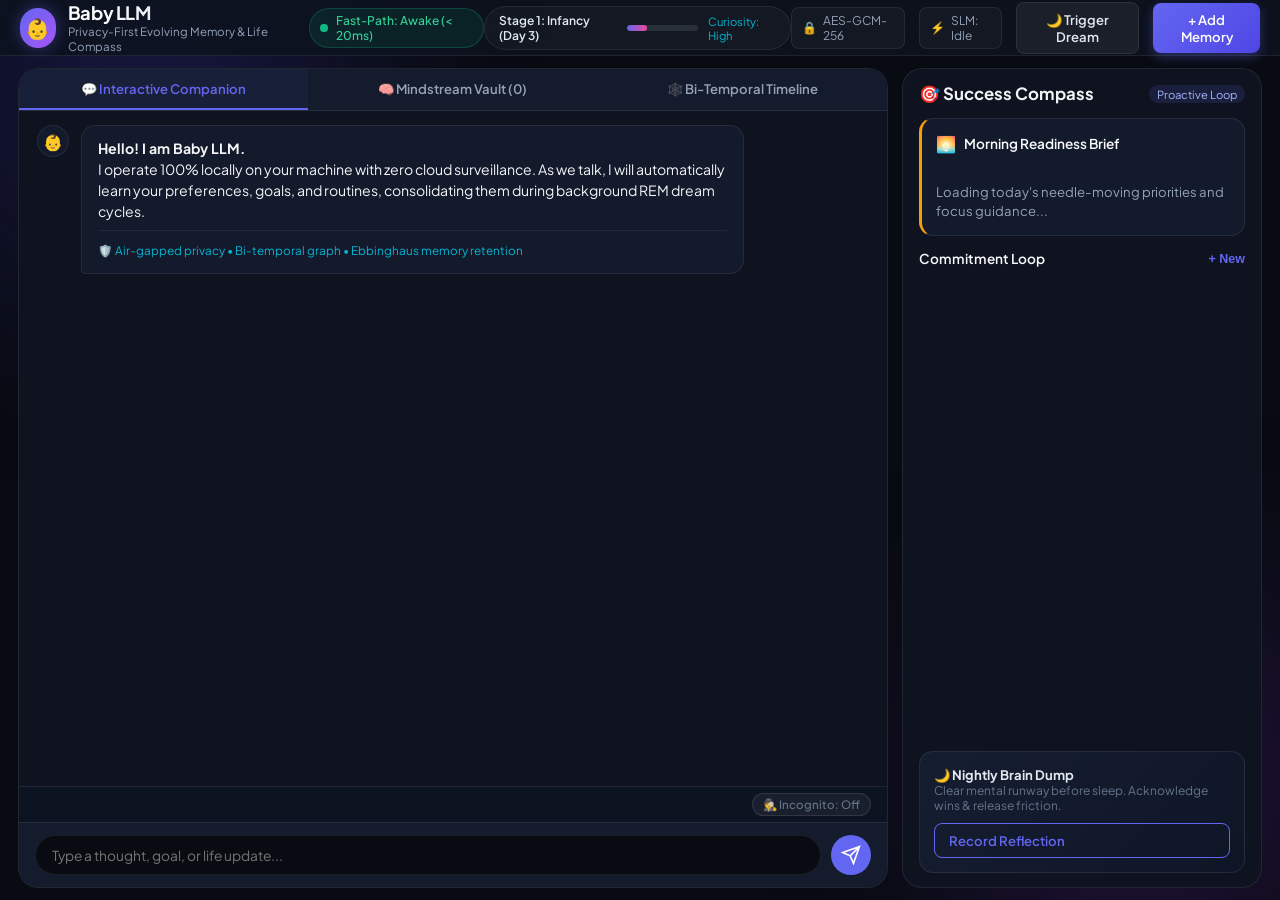
==== src/baby_llm/ui/index.html @ 8159f29a "fix(ui): embed UI assets in package and make 'baby-llm ui' launch server automatically" ====
<!DOCTYPE html>
<html lang="en">
<head>
  <meta charset="UTF-8">
  <meta name="viewport" content="width=device-width, initial-scale=1.0">
  <title>Baby LLM | Glass-Box Life Companion & Cognitive Memory</title>
  <link rel="preconnect" href="https://fonts.googleapis.com">
  <link rel="preconnect" href="https://fonts.gstatic.com" crossorigin>
  <link href="https://fonts.googleapis.com/css2?family=Plus+Jakarta+Sans:wght@300;400;500;600;700&family=JetBrains+Mono:wght@400;500;600&display=swap" rel="stylesheet">
  <link rel="stylesheet" href="styles.css?v=2.0">
  <link rel="manifest" href="manifest.json">
  <link rel="icon" type="image/svg+xml" href="icon.svg">
</head>
<body>
  <div class="ambient-glow glow-1"></div>
  <div class="ambient-glow glow-2"></div>

  <!-- Header Bar -->
  <header class="top-nav">
    <div class="nav-left">
      <div class="logo-group">
        <div class="logo-orb">
          <div class="orb-pulse"></div>
          <span class="logo-emoji">👶</span>
        </div>
        <div>
          <h1 class="brand-title">Baby LLM</h1>
          <span class="brand-subtitle">Privacy-First Evolving Memory & Life Compass</span>
        </div>
      </div>
      <div class="status-chip" id="system-status-chip">
        <span class="status-dot pulse-green"></span>
        <span id="system-status-text">Fast-Path: Awake (< 20ms)</span>
      </div>
    </div>

    <div class="nav-center">
      <div class="maturity-meter" id="maturity-meter-container" title="Evolutionary Stage">
        <span class="maturity-label">Stage 1: Infancy (Day 3)</span>
        <div class="meter-bar"><div class="meter-fill" style="width: 28%;"></div></div>
        <span class="meter-stats">Curiosity: High</span>
      </div>
    </div>

    <div class="nav-right">
      <div class="telemetry-badge">
        <span class="telemetry-icon">🔒</span>
        <span>AES-GCM-256</span>
      </div>
      <div class="telemetry-badge">
        <span class="telemetry-icon">⚡</span>
        <span id="active-vram-text">SLM: Idle</span>
      </div>
      <button class="btn btn-secondary" id="btn-trigger-dream" title="Trigger Background REM Dream Consolidation">
        <span>🌙 Trigger Dream</span>
      </button>
      <button class="btn btn-primary" id="btn-add-memory" title="Manually Add Fact">
        <span>+ Add Memory</span>
      </button>
    </div>
  </header>

  <!-- Main Container -->
  <main class="dashboard-grid">
    <!-- Left Column: Chat & Mindstream -->
    <section class="panel main-stage">
      <div class="tab-header">
        <button class="tab-btn active" id="tab-btn-chat">💬 Interactive Companion</button>
        <button class="tab-btn" id="tab-btn-mindstream">🧠 Mindstream Vault (<span id="memory-count">0</span>)</button>
        <button class="tab-btn" id="tab-btn-timeline">🕸️ Bi-Temporal Timeline</button>
      </div>

      <!-- Tab 1: Chat View -->
      <div class="tab-content active" id="view-chat">
        <div class="chat-history" id="chat-messages">
          <div class="message system-msg">
            <div class="msg-avatar">👶</div>
            <div class="msg-bubble">
              <p><strong>Hello! I am Baby LLM.</strong></p>
              <p>I operate 100% locally on your machine with zero cloud surveillance. As we talk, I will automatically learn your preferences, goals, and routines, consolidating them during background REM dream cycles.</p>
              <div class="security-guarantee">
                <small>🛡️ Air-gapped privacy • Bi-temporal graph • Ebbinghaus memory retention</small>
              </div>
            </div>
          </div>
        </div>

        <div class="chat-controls-bar">
          <label class="incognito-toggle" id="incognito-label" title="Incognito Mode: Bypass WAL logging for temporary/private questions">
            <input type="checkbox" id="toggle-incognito">
            <span class="incognito-pill" id="incognito-pill-text">🕵️ Incognito: Off</span>
          </label>
        </div>

        <form class="chat-input-bar" id="chat-form">
          <input type="text" id="chat-input" placeholder="Type a thought, goal, or life update..." autocomplete="off">
          <button type="submit" class="send-btn" id="btn-send">
            <svg width="20" height="20" viewBox="0 0 24 24" fill="none" stroke="currentColor" stroke-width="2">
              <path d="M22 2L11 13M22 2l-7 20-4-9-9-4 20-7z"/>
            </svg>
          </button>
        </form>
      </div>

      <!-- Tab 2: Mindstream Vault -->
      <div class="tab-content" id="view-mindstream">
        <div class="mindstream-filters">
          <button class="filter-pill active" data-category="all">All</button>
          <button class="filter-pill" data-category="work">Work</button>
          <button class="filter-pill" data-category="health">Health</button>
          <button class="filter-pill" data-category="finance">Finance</button>
          <button class="filter-pill" data-category="goal">Goals</button>
          <button class="filter-pill" data-category="lifestyle">Lifestyle</button>
          <button class="filter-pill" data-category="preference">Preferences</button>
        </div>
        <div class="cards-grid" id="memory-cards-container">
          <!-- Rendered via JS -->
        </div>
      </div>

      <!-- Tab 3: Bi-Temporal Timeline -->
      <div class="tab-content" id="view-timeline">
        <div class="timeline-container" id="timeline-list">
          <div class="timeline-empty">Loading bi-temporal evolution timeline...</div>
        </div>
      </div>
    </section>

    <!-- Right Column: Personal Success Compass -->
    <aside class="panel success-sidebar">
      <div class="sidebar-header">
        <h2>🎯 Success Compass</h2>
        <span class="proactive-badge">Proactive Loop</span>
      </div>

      <!-- Morning Briefing Card -->
      <div class="brief-card" id="brief-card">
        <div class="brief-header">
          <span class="brief-icon">🌅</span>
          <h3>Morning Readiness Brief</h3>
        </div>
        <div class="brief-body" id="morning-brief-text">
          Loading today's needle-moving priorities and focus guidance...
        </div>
      </div>

      <!-- Overdue Alerts -->
      <div class="alerts-container" id="alerts-container" style="display: none;">
        <!-- Dynamic Alerts -->
      </div>

      <!-- Active Commitments & Goals -->
      <div class="commitments-section">
        <div class="section-title-row">
          <h3>Commitment Loop</h3>
          <button class="btn-text" id="btn-quick-commitment">+ New</button>
        </div>
        <div class="commitments-list" id="commitments-list">
          <!-- Rendered via JS -->
        </div>
      </div>

      <!-- Nightly Unload Trigger -->
      <div class="nightly-card">
        <div class="nightly-info">
          <h4>🌙 Nightly Brain Dump</h4>
          <p>Clear mental runway before sleep. Acknowledge wins & release friction.</p>
        </div>
        <button class="btn btn-outline" id="btn-open-reflection">Record Reflection</button>
      </div>
    </aside>
  </main>

  <!-- Modal: Add / Edit Memory Node -->
  <div class="modal-backdrop" id="modal-add-memory" style="display: none;">
    <div class="modal-box">
      <div class="modal-header">
        <h3 id="modal-title">Create Personal Memory Node</h3>
        <button class="modal-close" id="btn-close-modal">&times;</button>
      </div>
      <form id="form-create-memory">
        <input type="hidden" id="edit-node-id" value="">
        <div class="form-group">
          <label for="input-subject">Subject</label>
          <input type="text" id="input-subject" value="user" required>
        </div>
        <div class="form-group">
          <label for="input-predicate">Predicate (Relation)</label>
          <input type="text" id="input-predicate" placeholder="e.g., lives_in, allergic_to, prefers" required>
        </div>
        <div class="form-group">
          <label for="input-object">Object (Value)</label>
          <input type="text" id="input-object" placeholder="e.g., Seattle, Peanuts, Dark Mode" required>
        </div>
        <div class="form-group">
          <label for="select-category">Category</label>
          <select id="select-category">
            <option value="preference">Preference</option>
            <option value="work">Work</option>
            <option value="health">Health (YMYL Protected)</option>
            <option value="finance">Finance (YMYL Protected)</option>
            <option value="goal">Goal</option>
            <option value="lifestyle">Lifestyle</option>
            <option value="relationship">Relationship</option>
          </select>
        </div>
        <div class="form-check">
          <input type="checkbox" id="check-ymyl">
          <label for="check-ymyl">🛡️ YMYL Protection (Infinite retention floor)</label>
        </div>
        <div class="modal-actions">
          <button type="button" class="btn btn-secondary" id="btn-cancel-memory">Cancel</button>
          <button type="submit" class="btn btn-primary">Commit to Vault</button>
        </div>
      </form>
    </div>
  </div>

  <script src="app.js"></script>
</body>
</html>
---- src/baby_llm/ui/styles.css ----
/* ==========================================================================
   Baby LLM: Design Tokens & Glassmorphism Theme
   ========================================================================== */

:root {
  --bg-deep: #080B11;
  --bg-surface: #0E131F;
  --bg-surface-elevated: #141B2D;
  --bg-card: rgba(22, 30, 49, 0.75);
  --bg-card-hover: rgba(30, 41, 67, 0.85);
  --border-subtle: rgba(255, 255, 255, 0.08);
  --border-glow: rgba(99, 102, 241, 0.35);

  --accent-primary: #6366F1;       /* Indigo */
  --accent-primary-hover: #4F46E5;
  --accent-secondary: #EC4899;     /* Fuchsia/Pink */
  --accent-success: #10B981;       /* Emerald */
  --accent-warning: #F59E0B;       /* Amber */
  --accent-cyan: #06B6D4;          /* Cyan */

  --text-main: #F3F4F6;
  --text-secondary: #94A3B8;
  --text-muted: #64748B;

  --font-sans: 'Plus Jakarta Sans', -apple-system, BlinkMacSystemFont, 'Segoe UI', Roboto, sans-serif;
  --font-mono: 'JetBrains Mono', monospace;

  --radius-sm: 8px;
  --radius-md: 14px;
  --radius-lg: 20px;
  --radius-full: 9999px;

  --shadow-sm: 0 2px 8px rgba(0, 0, 0, 0.25);
  --shadow-md: 0 8px 24px rgba(0, 0, 0, 0.4);
  --shadow-glow: 0 0 25px rgba(99, 102, 241, 0.25);
}

* {
  box-sizing: border-box;
  margin: 0;
  padding: 0;
}

html, body {
  height: 100vh;
  height: 100dvh;
  max-height: 100vh;
  max-height: 100dvh;
  margin: 0;
  padding: 0;
  overflow: hidden !important;
}

body {
  font-family: var(--font-sans);
  background-color: var(--bg-deep);
  color: var(--text-main);
  position: relative;
  overflow: hidden !important;
  display: flex;
  flex-direction: column;
  -webkit-font-smoothing: antialiased;
}

/* Custom Sleek Glass Scrollbars */
::-webkit-scrollbar {
  width: 6px;
  height: 6px;
}
::-webkit-scrollbar-track {
  background: rgba(14, 19, 31, 0.4);
}
::-webkit-scrollbar-thumb {
  background: rgba(99, 102, 241, 0.25);
  border-radius: var(--radius-full);
}
::-webkit-scrollbar-thumb:hover {
  background: rgba(99, 102, 241, 0.5);
}

/* Ambient Background Glows */
.ambient-glow {
  position: fixed;
  border-radius: 50%;
  filter: blur(120px);
  pointer-events: none;
  z-index: 0;
  opacity: 0.45;
}
.glow-1 {
  width: 500px;
  height: 500px;
  background: radial-gradient(circle, #4F46E5 0%, transparent 70%);
  top: -150px;
  left: -100px;
}
.glow-2 {
  width: 450px;
  height: 450px;
  background: radial-gradient(circle, #9333EA 0%, transparent 70%);
  bottom: -100px;
  right: -80px;
}

/* Header & Top Bar */
.top-nav {
  position: relative;
  z-index: 50;
  display: flex;
  align-items: center;
  justify-content: space-between;
  padding: 8px 20px;
  height: 56px;
  min-height: 56px;
  max-height: 56px;
  box-sizing: border-box;
  background: rgba(14, 19, 31, 0.85);
  backdrop-filter: blur(16px);
  border-bottom: 1px solid var(--border-subtle);
  flex-shrink: 0;
}

.nav-left, .nav-right, .nav-center {
  display: flex;
  align-items: center;
  gap: 14px;
}

.logo-group {
  display: flex;
  align-items: center;
  gap: 12px;
}

.logo-orb {
  position: relative;
  width: 40px;
  height: 40px;
  border-radius: var(--radius-full);
  background: linear-gradient(135deg, #6366F1, #A855F7);
  display: flex;
  align-items: center;
  justify-content: center;
  box-shadow: 0 0 15px rgba(99, 102, 241, 0.4);
}

.logo-emoji {
  font-size: 20px;
}

.brand-title {
  font-size: 1.15rem;
  font-weight: 700;
  letter-spacing: -0.02em;
  background: linear-gradient(to right, #FFFFFF, #CBD5E1);
  -webkit-background-clip: text;
  -webkit-text-fill-color: transparent;
}

.brand-subtitle {
  font-size: 0.72rem;
  color: var(--text-secondary);
  font-weight: 400;
  display: block;
}

.status-chip {
  display: flex;
  align-items: center;
  gap: 8px;
  padding: 4px 10px;
  border-radius: var(--radius-full);
  background: rgba(16, 185, 129, 0.1);
  border: 1px solid rgba(16, 185, 129, 0.25);
  font-size: 0.75rem;
  font-weight: 500;
  color: #34D399;
}

.status-dot {
  width: 8px;
  height: 8px;
  border-radius: 50%;
  background: var(--accent-success);
}
.pulse-green {
  box-shadow: 0 0 0 0 rgba(16, 185, 129, 0.7);
  animation: pulseGreen 2s infinite;
}

@keyframes pulseGreen {
  0% { box-shadow: 0 0 0 0 rgba(16, 185, 129, 0.7); }
  70% { box-shadow: 0 0 0 8px rgba(16, 185, 129, 0); }
  100% { box-shadow: 0 0 0 0 rgba(16, 185, 129, 0); }
}

.maturity-meter {
  display: flex;
  align-items: center;
  gap: 10px;
  padding: 6px 14px;
  background: rgba(255, 255, 255, 0.03);
  border: 1px solid var(--border-subtle);
  border-radius: var(--radius-full);
  font-size: 0.75rem;
}

.maturity-label {
  color: #E2E8F0;
  font-weight: 600;
}

.meter-bar {
  width: 80px;
  height: 6px;
  background: rgba(255, 255, 255, 0.1);
  border-radius: var(--radius-full);
  overflow: hidden;
}

.meter-fill {
  height: 100%;
  background: linear-gradient(90deg, #6366F1, #EC4899);
  border-radius: var(--radius-full);
}

.meter-stats {
  color: var(--accent-cyan);
  font-size: 0.7rem;
}

.telemetry-badge {
  display: flex;
  align-items: center;
  gap: 6px;
  font-size: 0.75rem;
  color: var(--text-secondary);
  background: rgba(255, 255, 255, 0.03);
  border: 1px solid var(--border-subtle);
  padding: 5px 10px;
  border-radius: var(--radius-sm);
}

/* Buttons */
.btn {
  display: inline-flex;
  align-items: center;
  gap: 6px;
  padding: 8px 14px;
  border-radius: var(--radius-sm);
  font-size: 0.82rem;
  font-weight: 600;
  cursor: pointer;
  transition: all 0.2s cubic-bezier(0.4, 0, 0.2, 1);
  border: none;
  font-family: var(--font-sans);
}

.btn-primary {
  background: linear-gradient(135deg, #6366F1, #4F46E5);
  color: #FFFFFF;
  box-shadow: 0 4px 12px rgba(99, 102, 241, 0.35);
}
.btn-primary:hover {
  background: linear-gradient(135deg, #4F46E5, #4338CA);
  transform: translateY(-1px);
}

.btn-secondary {
  background: rgba(255, 255, 255, 0.06);
  color: #E2E8F0;
  border: 1px solid var(--border-subtle);
}
.btn-secondary:hover {
  background: rgba(255, 255, 255, 0.1);
  border-color: rgba(255, 255, 255, 0.15);
}

.btn-outline {
  background: transparent;
  color: var(--accent-primary);
  border: 1px solid var(--accent-primary);
}
.btn-outline:hover {
  background: rgba(99, 102, 241, 0.1);
}

.btn-text {
  background: transparent;
  color: var(--accent-primary);
  border: none;
  font-size: 0.78rem;
  font-weight: 600;
  cursor: pointer;
}
.btn-text:hover {
  text-decoration: underline;
}

/* Main Grid Layout */
.dashboard-grid {
  display: grid;
  grid-template-columns: 1fr 360px;
  grid-template-rows: minmax(0, 1fr);
  gap: 14px;
  padding: 12px 18px;
  max-width: 1520px;
  width: 100%;
  margin: 0 auto;
  position: relative;
  z-index: 1;
  flex: 1 1 0;
  min-height: 0;
  height: calc(100vh - 56px);
  height: calc(100dvh - 56px);
  max-height: calc(100vh - 56px);
  max-height: calc(100dvh - 56px);
  box-sizing: border-box;
  overflow: hidden;
}

.panel {
  background: var(--bg-surface);
  border: 1px solid var(--border-subtle);
  border-radius: var(--radius-lg);
  backdrop-filter: blur(12px);
  overflow: hidden;
  display: flex;
  flex-direction: column;
  height: 100%;
  max-height: 100%;
  min-height: 0;
  box-sizing: border-box;
}

.main-stage {
  flex: 1 1 0;
  height: 100%;
  max-height: 100%;
  min-height: 0;
  display: flex;
  flex-direction: column;
  overflow: hidden;
}

/* Tab Headers */
.tab-header {
  display: flex;
  background: var(--bg-surface-elevated);
  border-bottom: 1px solid var(--border-subtle);
  flex-shrink: 0;
  height: 42px;
}

.tab-btn {
  flex: 1;
  padding: 10px 14px;
  background: transparent;
  border: none;
  color: var(--text-secondary);
  font-size: 0.82rem;
  font-weight: 600;
  cursor: pointer;
  transition: all 0.2s;
  border-bottom: 2px solid transparent;
  font-family: var(--font-sans);
}

.tab-btn:hover {
  color: var(--text-main);
}

.tab-btn.active {
  color: var(--accent-primary);
  border-bottom-color: var(--accent-primary);
  background: rgba(99, 102, 241, 0.05);
}

/* Tab Content */
.tab-content {
  display: none;
  flex: 1 1 0;
  min-height: 0;
  flex-direction: column;
  overflow: hidden;
}
.tab-content.active {
  display: flex;
}

/* Chat View */
#view-chat {
  flex: 1 1 0;
  min-height: 0;
  display: flex;
  flex-direction: column;
  overflow: hidden;
}

.chat-history {
  flex: 1 1 0;
  min-height: 0;
  overflow-y: auto;
  overflow-x: hidden;
  padding: 14px 18px;
  display: flex;
  flex-direction: column;
  gap: 12px;
}

.message {
  display: flex;
  gap: 12px;
  max-width: 85%;
  animation: fadeIn 0.25s ease-out;
}

@keyframes fadeIn {
  from { opacity: 0; transform: translateY(6px); }
  to { opacity: 1; transform: translateY(0); }
}

.user-msg {
  align-self: flex-end;
  flex-direction: row-reverse;
}

.msg-avatar {
  width: 32px;
  height: 32px;
  border-radius: var(--radius-full);
  background: var(--bg-card);
  border: 1px solid var(--border-subtle);
  display: flex;
  align-items: center;
  justify-content: center;
  font-size: 16px;
  flex-shrink: 0;
}

.msg-bubble {
  padding: 12px 16px;
  border-radius: var(--radius-md);
  font-size: 0.88rem;
  line-height: 1.5;
}

.user-msg .msg-bubble {
  background: linear-gradient(135deg, #4F46E5, #4338CA);
  color: #FFFFFF;
  border-bottom-right-radius: 4px;
}

.system-msg .msg-bubble, .assistant-msg .msg-bubble {
  background: var(--bg-card);
  border: 1px solid var(--border-subtle);
  color: var(--text-main);
  border-bottom-left-radius: 4px;
}

.security-guarantee {
  margin-top: 8px;
  padding-top: 8px;
  border-top: 1px solid rgba(255, 255, 255, 0.06);
  color: var(--accent-cyan);
}

.chat-input-bar {
  display: flex;
  padding: 12px 16px;
  background: var(--bg-surface-elevated);
  border-top: 1px solid var(--border-subtle);
  gap: 10px;
  flex-shrink: 0;
  box-sizing: border-box;
}

.chat-input-bar input {
  flex: 1;
  background: var(--bg-deep);
  border: 1px solid var(--border-subtle);
  padding: 10px 16px;
  border-radius: var(--radius-full);
  color: var(--text-main);
  font-size: 0.86rem;
  outline: none;
  font-family: var(--font-sans);
  transition: border-color 0.2s;
}

.chat-input-bar input:focus {
  border-color: var(--accent-primary);
  box-shadow: 0 0 0 2px rgba(99, 102, 241, 0.2);
}

.send-btn {
  width: 40px;
  height: 40px;
  border-radius: var(--radius-full);
  background: var(--accent-primary);
  color: white;
  border: none;
  display: flex;
  align-items: center;
  justify-content: center;
  cursor: pointer;
  transition: all 0.2s;
  flex-shrink: 0;
}
.send-btn:hover {
  background: var(--accent-primary-hover);
  transform: scale(1.05);
}

/* Mindstream Cards View */
#view-mindstream {
  padding: 20px;
  flex: 1;
  height: 100%;
  min-height: 0;
  overflow-y: auto;
}

.mindstream-filters {
  display: flex;
  gap: 8px;
  margin-bottom: 16px;
  flex-wrap: wrap;
}

.filter-pill {
  padding: 6px 12px;
  border-radius: var(--radius-full);
  background: rgba(255, 255, 255, 0.04);
  border: 1px solid var(--border-subtle);
  color: var(--text-secondary);
  font-size: 0.75rem;
  font-weight: 500;
  cursor: pointer;
  transition: all 0.2s;
}

.filter-pill.active, .filter-pill:hover {
  background: var(--accent-primary);
  color: white;
  border-color: var(--accent-primary);
}

.cards-grid {
  display: grid;
  grid-template-columns: repeat(auto-fill, minmax(280px, 1fr));
  gap: 14px;
}

.memory-card {
  background: var(--bg-card);
  border: 1px solid var(--border-subtle);
  border-radius: var(--radius-md);
  padding: 14px 16px;
  display: flex;
  flex-direction: column;
  justify-content: space-between;
  gap: 12px;
  transition: all 0.2s cubic-bezier(0.4, 0, 0.2, 1);
}

.memory-card:hover {
  background: var(--bg-card-hover);
  border-color: var(--border-glow);
  transform: translateY(-2px);
  box-shadow: var(--shadow-sm);
}

.card-top {
  display: flex;
  justify-content: space-between;
  align-items: flex-start;
}

.category-tag {
  font-size: 0.68rem;
  text-transform: uppercase;
  font-weight: 700;
  letter-spacing: 0.04em;
  padding: 2px 8px;
  border-radius: var(--radius-sm);
  background: rgba(99, 102, 241, 0.15);
  color: #A5B4FC;
}
.category-tag.health { background: rgba(239, 68, 68, 0.15); color: #FCA5A5; }
.category-tag.finance { background: rgba(245, 158, 11, 0.15); color: #FCD34D; }
.category-tag.work { background: rgba(59, 130, 246, 0.15); color: #93C5FD; }
.category-tag.goal { background: rgba(16, 185, 129, 0.15); color: #6EE7B7; }

.ymyl-badge {
  font-size: 0.7rem;
  color: var(--accent-warning);
}

.fact-text {
  font-size: 0.9rem;
  font-weight: 500;
  line-height: 1.4;
  color: #F8FAFC;
}

.card-meta {
  display: flex;
  justify-content: space-between;
  align-items: center;
  font-size: 0.72rem;
  color: var(--text-muted);
  border-top: 1px solid rgba(255, 255, 255, 0.05);
  padding-top: 8px;
}

.btn-card-action {
  background: transparent;
  border: none;
  color: var(--text-secondary);
  cursor: pointer;
  font-size: 0.75rem;
  padding: 2px 6px;
  border-radius: 4px;
}
.btn-card-action:hover {
  background: rgba(239, 68, 68, 0.15);
  color: #EF4444;
}

.card-actions-group {
  display: flex;
  align-items: center;
  gap: 6px;
}

.btn-card-edit {
  color: var(--accent-primary);
}
.btn-card-edit:hover {
  background: rgba(59, 130, 246, 0.15) !important;
  color: #60A5FA !important;
}

.chat-controls-bar {
  display: flex;
  align-items: center;
  justify-content: flex-end;
  padding: 6px 16px;
  background: rgba(15, 23, 42, 0.3);
  border-top: 1px solid var(--border-subtle);
}

.incognito-toggle {
  display: flex;
  align-items: center;
  cursor: pointer;
  user-select: none;
}
.incognito-toggle input {
  display: none;
}
.incognito-pill {
  font-size: 0.72rem;
  font-weight: 500;
  padding: 3px 10px;
  border-radius: 999px;
  background: rgba(255, 255, 255, 0.05);
  border: 1px solid rgba(255, 255, 255, 0.1);
  color: var(--text-muted);
  transition: all 0.2s ease;
}
.incognito-toggle input:checked + .incognito-pill {
  background: rgba(168, 85, 247, 0.2);
  border-color: rgba(168, 85, 247, 0.5);
  color: #D8B4FE;
  box-shadow: 0 0 10px rgba(168, 85, 247, 0.2);
}

/* Bi-Temporal Timeline */
#view-timeline {
  padding: 20px;
  flex: 1;
  height: 100%;
  min-height: 0;
  overflow-y: auto;
}

.timeline-item {
  position: relative;
  padding-left: 28px;
  padding-bottom: 24px;
  border-left: 2px solid rgba(255, 255, 255, 0.1);
}
.timeline-item::before {
  content: '';
  position: absolute;
  left: -7px;
  top: 0;
  width: 12px;
  height: 12px;
  border-radius: 50%;
  background: var(--accent-primary);
  border: 2px solid var(--bg-deep);
}
.timeline-item.archived::before {
  background: var(--text-muted);
}

.timeline-date {
  font-size: 0.72rem;
  color: var(--text-muted);
  font-family: var(--font-mono);
}

.timeline-fact {
  font-size: 0.88rem;
  color: var(--text-main);
  margin-top: 4px;
}

/* Right Sidebar: Success Compass */
.success-sidebar {
  padding: 14px 16px;
  gap: 14px;
  height: 100%;
  max-height: 100%;
  min-height: 0;
  overflow-y: auto;
  overflow-x: hidden;
  box-sizing: border-box;
}

.sidebar-header {
  display: flex;
  justify-content: space-between;
  align-items: center;
}
.sidebar-header h2 {
  font-size: 1.05rem;
  font-weight: 700;
}
.proactive-badge {
  font-size: 0.7rem;
  background: rgba(99, 102, 241, 0.15);
  color: #A5B4FC;
  padding: 2px 8px;
  border-radius: var(--radius-full);
}

.brief-card {
  background: var(--bg-card);
  border: 1px solid var(--border-subtle);
  border-radius: var(--radius-md);
  padding: 14px;
  border-left: 3px solid var(--accent-warning);
}
.brief-header {
  display: flex;
  align-items: center;
  gap: 8px;
  margin-bottom: 8px;
}
.brief-header h3 {
  font-size: 0.85rem;
  font-weight: 600;
  color: #F8FAFC;
}
.brief-body {
  font-size: 0.82rem;
  color: var(--text-secondary);
  line-height: 1.5;
  white-space: pre-line;
}

.commitments-section {
  display: flex;
  flex-direction: column;
  gap: 12px;
}
.section-title-row {
  display: flex;
  justify-content: space-between;
  align-items: center;
}
.section-title-row h3 {
  font-size: 0.85rem;
  font-weight: 600;
  color: #F8FAFC;
}

.commitments-list {
  display: flex;
  flex-direction: column;
  gap: 8px;
}

.commitment-item {
  display: flex;
  align-items: center;
  gap: 10px;
  padding: 10px 12px;
  background: var(--bg-surface-elevated);
  border: 1px solid var(--border-subtle);
  border-radius: var(--radius-sm);
  font-size: 0.82rem;
}

.nightly-card {
  margin-top: auto;
  background: linear-gradient(135deg, rgba(30, 41, 67, 0.5), rgba(15, 23, 42, 0.7));
  border: 1px solid var(--border-subtle);
  border-radius: var(--radius-md);
  padding: 14px;
  display: flex;
  flex-direction: column;
  gap: 10px;
}
.nightly-info h4 {
  font-size: 0.82rem;
  color: #E2E8F0;
}
.nightly-info p {
  font-size: 0.75rem;
  color: var(--text-muted);
}

/* Modal */
.modal-backdrop {
  position: fixed;
  inset: 0;
  background: rgba(0, 0, 0, 0.7);
  backdrop-filter: blur(8px);
  z-index: 100;
  display: flex;
  align-items: center;
  justify-content: center;
}
.modal-box {
  background: var(--bg-surface);
  border: 1px solid var(--border-subtle);
  border-radius: var(--radius-lg);
  padding: 24px;
  width: 90%;
  max-width: 480px;
  box-shadow: var(--shadow-md);
}
.modal-header {
  display: flex;
  justify-content: space-between;
  align-items: center;
  margin-bottom: 20px;
}
.modal-close {
  background: transparent;
  border: none;
  font-size: 1.5rem;
  color: var(--text-muted);
  cursor: pointer;
}
.form-group {
  display: flex;
  flex-direction: column;
  gap: 6px;
  margin-bottom: 14px;
}
.form-group label {
  font-size: 0.78rem;
  font-weight: 500;
  color: var(--text-secondary);
}
.form-group input, .form-group select {
  background: var(--bg-deep);
  border: 1px solid var(--border-subtle);
  padding: 10px 14px;
  border-radius: var(--radius-sm);
  color: var(--text-main);
  outline: none;
}
.form-check {
  display: flex;
  align-items: center;
  gap: 8px;
  font-size: 0.8rem;
  color: var(--accent-warning);
  margin-bottom: 20px;
}
.modal-actions {
  display: flex;
  justify-content: flex-end;
  gap: 10px;
}

/* Responsive Overrides (Preserves 100vh Viewport Budget) */
@media (max-width: 1024px) {
  .dashboard-grid {
    grid-template-columns: 1fr 310px;
    gap: 10px;
    padding: 8px 12px;
  }
  .nav-center {
    display: none;
  }
}

@media (max-width: 768px) {
  .dashboard-grid {
    grid-template-columns: 1fr;
    gap: 8px;
    padding: 8px;
  }
  .success-sidebar {
    display: none;
  }
}
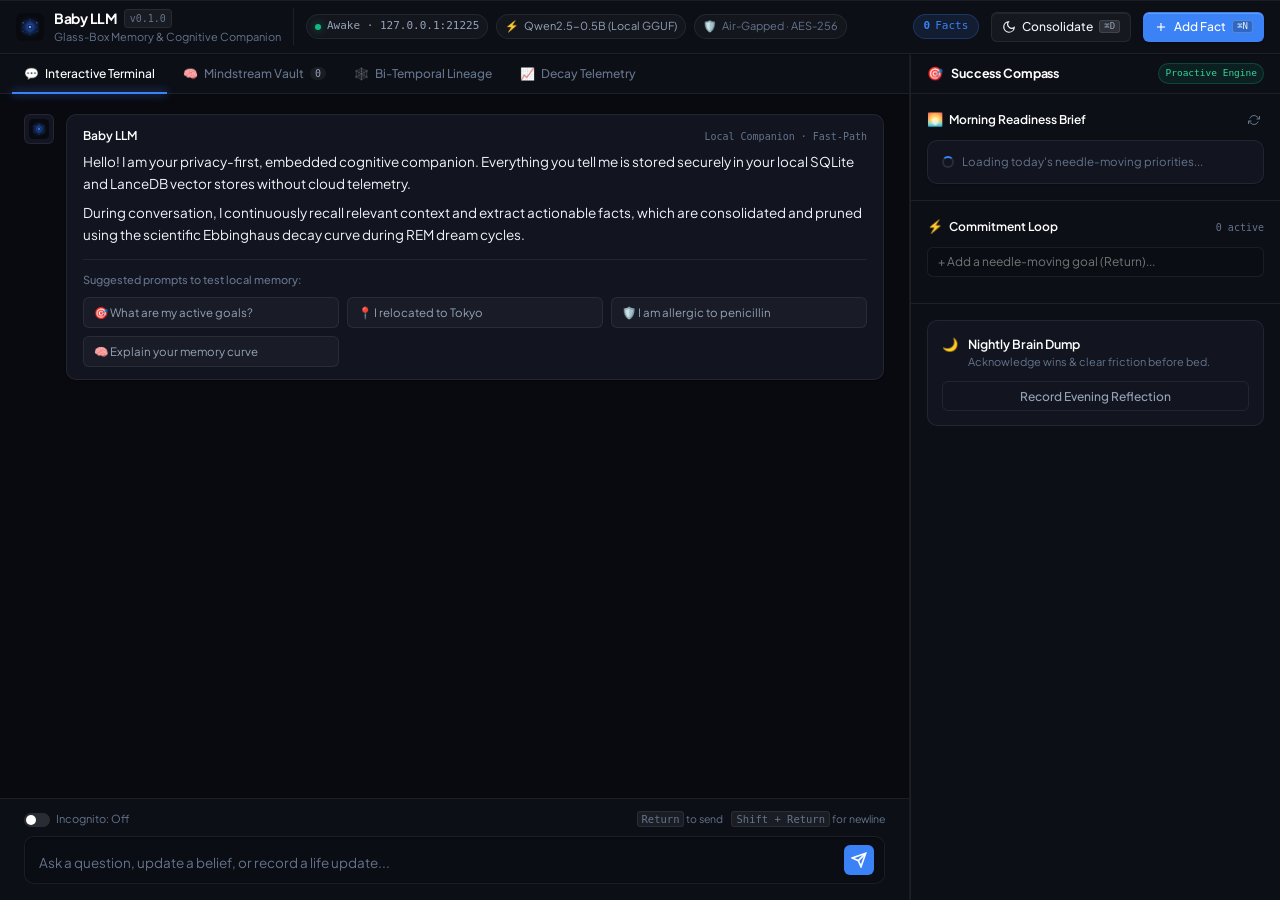
==== commit 7a1f9612: "feat(ui): complete redesign of glass-box UI into high-precision engineering cockpit" ====
--- a/src/baby_llm/ui/index.html
+++ b/src/baby_llm/ui/index.html
@@ -3,219 +3,469 @@
 <head>
   <meta charset="UTF-8">
   <meta name="viewport" content="width=device-width, initial-scale=1.0">
-  <title>Baby LLM | Glass-Box Life Companion & Cognitive Memory</title>
+  <title>Baby LLM | Glass-Box Cognitive Engine & Local Memory</title>
   <link rel="preconnect" href="https://fonts.googleapis.com">
   <link rel="preconnect" href="https://fonts.gstatic.com" crossorigin>
   <link href="https://fonts.googleapis.com/css2?family=Plus+Jakarta+Sans:wght@300;400;500;600;700&family=JetBrains+Mono:wght@400;500;600&display=swap" rel="stylesheet">
-  <link rel="stylesheet" href="styles.css?v=2.0">
+  <link rel="stylesheet" href="styles.css?v=3.0">
   <link rel="manifest" href="manifest.json">
   <link rel="icon" type="image/svg+xml" href="icon.svg">
 </head>
 <body>
-  <div class="ambient-glow glow-1"></div>
-  <div class="ambient-glow glow-2"></div>
-
   <!-- Header Bar -->
   <header class="top-nav">
     <div class="nav-left">
       <div class="logo-group">
-        <div class="logo-orb">
-          <div class="orb-pulse"></div>
-          <span class="logo-emoji">👶</span>
-        </div>
-        <div>
-          <h1 class="brand-title">Baby LLM</h1>
-          <span class="brand-subtitle">Privacy-First Evolving Memory & Life Compass</span>
-        </div>
-      </div>
-      <div class="status-chip" id="system-status-chip">
-        <span class="status-dot pulse-green"></span>
-        <span id="system-status-text">Fast-Path: Awake (< 20ms)</span>
+        <div class="logo-mark">
+          <img src="icon.svg" alt="Baby LLM Logo" width="28" height="28">
+        </div>
+        <div class="logo-meta">
+          <div class="brand-row">
+            <span class="brand-title">Baby LLM</span>
+            <span class="version-badge">v0.1.0</span>
+          </div>
+          <span class="brand-tagline">Glass-Box Memory & Cognitive Companion</span>
+        </div>
+      </div>
+      <div class="status-cluster">
+        <div class="status-indicator live" id="system-status-indicator" title="Local server connected">
+          <span class="status-dot"></span>
+          <span id="system-status-text">Awake · 127.0.0.1:21225</span>
+        </div>
+        <div class="runtime-badge" title="Local GGUF execution on Apple Silicon Metal">
+          <span class="badge-icon">⚡</span>
+          <span>Qwen2.5-0.5B (Local GGUF)</span>
+        </div>
+        <div class="runtime-badge security" title="Local storage, zero telemetry">
+          <span class="badge-icon">🛡️</span>
+          <span>Air-Gapped · AES-256</span>
+        </div>
       </div>
     </div>
 
-    <div class="nav-center">
-      <div class="maturity-meter" id="maturity-meter-container" title="Evolutionary Stage">
-        <span class="maturity-label">Stage 1: Infancy (Day 3)</span>
-        <div class="meter-bar"><div class="meter-fill" style="width: 28%;"></div></div>
-        <span class="meter-stats">Curiosity: High</span>
-      </div>
-    </div>
-
     <div class="nav-right">
-      <div class="telemetry-badge">
-        <span class="telemetry-icon">🔒</span>
-        <span>AES-GCM-256</span>
-      </div>
-      <div class="telemetry-badge">
-        <span class="telemetry-icon">⚡</span>
-        <span id="active-vram-text">SLM: Idle</span>
-      </div>
-      <button class="btn btn-secondary" id="btn-trigger-dream" title="Trigger Background REM Dream Consolidation">
-        <span>🌙 Trigger Dream</span>
+      <div class="memory-count-badge" id="nav-memory-badge" title="Active memory nodes in graph">
+        <span class="count-num" id="memory-count">0</span>
+        <span class="count-label">Facts</span>
+      </div>
+      <button class="btn btn-secondary" id="btn-trigger-dream" title="Trigger Background REM Dream Consolidation (⌘D)">
+        <svg class="btn-icon" width="14" height="14" viewBox="0 0 24 24" fill="none" stroke="currentColor" stroke-width="2">
+          <path d="M21 12.79A9 9 0 1 1 11.21 3 7 7 0 0 0 21 12.79z"></path>
+        </svg>
+        <span id="btn-dream-label">Consolidate</span>
+        <kbd class="shortcut-key">⌘D</kbd>
       </button>
-      <button class="btn btn-primary" id="btn-add-memory" title="Manually Add Fact">
-        <span>+ Add Memory</span>
+      <button class="btn btn-primary" id="btn-add-memory" title="Manually Add Fact (⌘N)">
+        <svg class="btn-icon" width="14" height="14" viewBox="0 0 24 24" fill="none" stroke="currentColor" stroke-width="2">
+          <line x1="12" y1="5" x2="12" y2="19"></line>
+          <line x1="5" y1="12" x2="19" y2="12"></line>
+        </svg>
+        <span>Add Fact</span>
+        <kbd class="shortcut-key light">⌘N</kbd>
       </button>
     </div>
   </header>
 
-  <!-- Main Container -->
-  <main class="dashboard-grid">
-    <!-- Left Column: Chat & Mindstream -->
-    <section class="panel main-stage">
-      <div class="tab-header">
-        <button class="tab-btn active" id="tab-btn-chat">💬 Interactive Companion</button>
-        <button class="tab-btn" id="tab-btn-mindstream">🧠 Mindstream Vault (<span id="memory-count">0</span>)</button>
-        <button class="tab-btn" id="tab-btn-timeline">🕸️ Bi-Temporal Timeline</button>
-      </div>
-
-      <!-- Tab 1: Chat View -->
-      <div class="tab-content active" id="view-chat">
-        <div class="chat-history" id="chat-messages">
-          <div class="message system-msg">
-            <div class="msg-avatar">👶</div>
-            <div class="msg-bubble">
-              <p><strong>Hello! I am Baby LLM.</strong></p>
-              <p>I operate 100% locally on your machine with zero cloud surveillance. As we talk, I will automatically learn your preferences, goals, and routines, consolidating them during background REM dream cycles.</p>
-              <div class="security-guarantee">
-                <small>🛡️ Air-gapped privacy • Bi-temporal graph • Ebbinghaus memory retention</small>
+  <!-- Main Workspace Grid -->
+  <main class="app-layout">
+    <!-- Left Stage: Main Cockpit -->
+    <section class="stage-pane">
+      <!-- Navigation Tabs -->
+      <nav class="stage-tabs" aria-label="Views">
+        <button class="stage-tab active" id="tab-btn-chat" data-tab="view-chat">
+          <span class="tab-icon">💬</span>
+          <span class="tab-title">Interactive Terminal</span>
+        </button>
+        <button class="stage-tab" id="tab-btn-mindstream" data-tab="view-mindstream">
+          <span class="tab-icon">🧠</span>
+          <span class="tab-title">Mindstream Vault</span>
+          <span class="tab-pill" id="tab-vault-counter">0</span>
+        </button>
+        <button class="stage-tab" id="tab-btn-timeline" data-tab="view-timeline">
+          <span class="tab-icon">🕸️</span>
+          <span class="tab-title">Bi-Temporal Lineage</span>
+        </button>
+        <button class="stage-tab" id="tab-btn-telemetry" data-tab="view-telemetry">
+          <span class="tab-icon">📈</span>
+          <span class="tab-title">Decay Telemetry</span>
+        </button>
+      </nav>
+
+      <!-- Tab View 1: Chat Terminal -->
+      <div class="view-panel active" id="view-chat">
+        <div class="chat-thread" id="chat-messages">
+          <!-- System Welcome Message -->
+          <div class="chat-row assistant-row">
+            <div class="avatar-cell">
+              <div class="bot-avatar">
+                <img src="icon.svg" alt="Baby LLM" width="20" height="20">
               </div>
             </div>
-          </div>
-        </div>
-
-        <div class="chat-controls-bar">
-          <label class="incognito-toggle" id="incognito-label" title="Incognito Mode: Bypass WAL logging for temporary/private questions">
-            <input type="checkbox" id="toggle-incognito">
-            <span class="incognito-pill" id="incognito-pill-text">🕵️ Incognito: Off</span>
-          </label>
-        </div>
-
-        <form class="chat-input-bar" id="chat-form">
-          <input type="text" id="chat-input" placeholder="Type a thought, goal, or life update..." autocomplete="off">
-          <button type="submit" class="send-btn" id="btn-send">
-            <svg width="20" height="20" viewBox="0 0 24 24" fill="none" stroke="currentColor" stroke-width="2">
-              <path d="M22 2L11 13M22 2l-7 20-4-9-9-4 20-7z"/>
+            <div class="bubble-cell">
+              <div class="bubble-header">
+                <span class="author-label">Baby LLM</span>
+                <span class="bubble-meta">Local Companion · Fast-Path</span>
+              </div>
+              <div class="bubble-body">
+                <p>Hello! I am your privacy-first, embedded cognitive companion. Everything you tell me is stored securely in your local SQLite and LanceDB vector stores without cloud telemetry.</p>
+                <p>During conversation, I continuously recall relevant context and extract actionable facts, which are consolidated and pruned using the scientific Ebbinghaus decay curve during REM dream cycles.</p>
+              </div>
+              <!-- Starter prompts -->
+              <div class="starter-prompts-group">
+                <span class="prompts-title">Suggested prompts to test local memory:</span>
+                <div class="prompts-grid">
+                  <button class="prompt-chip" data-text="What are my active goals and commitments right now?">
+                    🎯 What are my active goals?
+                  </button>
+                  <button class="prompt-chip" data-text="I relocated to Tokyo and now work on compiler architecture.">
+                    📍 I relocated to Tokyo
+                  </button>
+                  <button class="prompt-chip" data-text="I have an allergy to penicillin (please mark this as medical fact).">
+                    🛡️ I am allergic to penicillin
+                  </button>
+                  <button class="prompt-chip" data-text="How does your Ebbinghaus memory decay and retention curve work?">
+                    🧠 Explain your memory curve
+                  </button>
+                </div>
+              </div>
+            </div>
+          </div>
+        </div>
+
+        <!-- Chat Input Bar -->
+        <div class="chat-composer-container">
+          <div class="composer-toolbar">
+            <label class="incognito-switch" id="incognito-label" title="Incognito Mode: Bypass Write-Ahead Logging for private inquiries">
+              <input type="checkbox" id="toggle-incognito">
+              <span class="switch-indicator"></span>
+              <span class="switch-text" id="incognito-pill-text">Incognito: Off</span>
+            </label>
+            <div class="composer-hints">
+              <span class="hint-item"><kbd>Return</kbd> to send</span>
+              <span class="hint-item"><kbd>Shift + Return</kbd> for newline</span>
+            </div>
+          </div>
+          <form class="composer-input-row" id="chat-form">
+            <textarea
+              id="chat-input"
+              rows="1"
+              placeholder="Ask a question, update a belief, or record a life update..."
+              autocomplete="off"
+            ></textarea>
+            <button type="submit" class="send-action-btn" id="btn-send" title="Send message (Return)">
+              <svg width="16" height="16" viewBox="0 0 24 24" fill="none" stroke="currentColor" stroke-width="2.5">
+                <line x1="22" y1="2" x2="11" y2="13"></line>
+                <polygon points="22 2 15 22 11 13 2 9 22 2"></polygon>
+              </svg>
+            </button>
+          </form>
+        </div>
+      </div>
+
+      <!-- Tab View 2: Mindstream Vault -->
+      <div class="view-panel" id="view-mindstream">
+        <div class="vault-toolbar">
+          <div class="search-box">
+            <svg class="search-icon" width="14" height="14" viewBox="0 0 24 24" fill="none" stroke="currentColor" stroke-width="2">
+              <circle cx="11" cy="11" r="8"></circle>
+              <line x1="21" y1="21" x2="16.65" y2="16.65"></line>
+            </svg>
+            <input type="text" id="vault-search-input" placeholder="Search beliefs, subjects, or relations (⌘K)...">
+            <button class="clear-search-btn" id="btn-clear-search" style="display: none;">&times;</button>
+          </div>
+          <div class="category-filters" id="category-filters-container">
+            <button class="filter-pill active" data-category="all">All</button>
+            <button class="filter-pill" data-category="work">Work</button>
+            <button class="filter-pill" data-category="health">Health</button>
+            <button class="filter-pill" data-category="finance">Finance</button>
+            <button class="filter-pill" data-category="goal">Goals</button>
+            <button class="filter-pill" data-category="lifestyle">Lifestyle</button>
+            <button class="filter-pill" data-category="preference">Preferences</button>
+          </div>
+          <div class="vault-sort-container">
+            <select id="vault-sort-select" class="clean-select">
+              <option value="recent">Sort: Most Recent</option>
+              <option value="stability">Sort: High Stability</option>
+              <option value="confidence">Sort: Confidence</option>
+            </select>
+          </div>
+        </div>
+        <div class="vault-cards-grid" id="memory-cards-container">
+          <!-- Dynamically populated via JS -->
+        </div>
+      </div>
+
+      <!-- Tab View 3: Bi-Temporal Lineage -->
+      <div class="view-panel" id="view-timeline">
+        <div class="timeline-header-bar">
+          <div class="timeline-info">
+            <h3>Knowledge Trajectory & Contradiction Lineage</h3>
+            <p>Bi-temporal tracking records both the validity interval of facts and when they were updated or superseded.</p>
+          </div>
+        </div>
+        <div class="timeline-track" id="timeline-list">
+          <div class="timeline-empty">Loading bi-temporal evolution timeline...</div>
+        </div>
+      </div>
+
+      <!-- Tab View 4: Cognitive Decay Telemetry -->
+      <div class="view-panel" id="view-telemetry">
+        <div class="telemetry-dashboard">
+          <div class="metrics-deck">
+            <div class="metric-card">
+              <span class="metric-label">Active Facts</span>
+              <span class="metric-value text-emerald" id="telemetry-active-count">0</span>
+              <span class="metric-desc">Available for vector retrieval</span>
+            </div>
+            <div class="metric-card">
+              <span class="metric-label">YMYL Protected</span>
+              <span class="metric-value text-rose" id="telemetry-ymyl-count">0</span>
+              <span class="metric-desc">Infinite retention floor (1.0)</span>
+            </div>
+            <div class="metric-card">
+              <span class="metric-label">Superseded / Expired</span>
+              <span class="metric-value text-slate" id="telemetry-archived-count">0</span>
+              <span class="metric-desc">Preserved in history for audit</span>
+            </div>
+            <div class="metric-card">
+              <span class="metric-label">Average Stability</span>
+              <span class="metric-value text-blue" id="telemetry-avg-stability">1.0d</span>
+              <span class="metric-desc">Doubles with each recall</span>
+            </div>
+          </div>
+
+          <div class="telemetry-detail-card">
+            <div class="detail-card-header">
+              <h4>Ebbinghaus Forgetting Curve Model</h4>
+              <span class="formula-badge">R(t) = exp( -t / (S · I) )</span>
+            </div>
+            <p class="detail-card-text">
+              Every memory node has an intrinsic stability factor <code>S</code> and a category importance weight <code>I</code>.
+              When a fact is recalled or referenced, its stability doubles. Facts with retention <code>R &lt; 0.20</code> are archived during dream consolidation to prevent hallucination.
+            </p>
+            <div class="weights-table-wrapper">
+              <table class="weights-table">
+                <thead>
+                  <tr>
+                    <th>Category</th>
+                    <th>Importance Weight (I)</th>
+                    <th>Retention Behavior</th>
+                    <th>Audit Level</th>
+                  </tr>
+                </thead>
+                <tbody>
+                  <tr>
+                    <td><span class="badge-tag health">Health</span></td>
+                    <td><code>3.0x</code></td>
+                    <td>YMYL Protected (Floor = 1.0)</td>
+                    <td>Encrypted AES-GCM</td>
+                  </tr>
+                  <tr>
+                    <td><span class="badge-tag finance">Finance</span></td>
+                    <td><code>3.0x</code></td>
+                    <td>YMYL Protected (Floor = 1.0)</td>
+                    <td>Encrypted AES-GCM</td>
+                  </tr>
+                  <tr>
+                    <td><span class="badge-tag goal">Goal</span></td>
+                    <td><code>2.5x</code></td>
+                    <td>High Retention (Slow Decay)</td>
+                    <td>Plaintext Local</td>
+                  </tr>
+                  <tr>
+                    <td><span class="badge-tag work">Work</span></td>
+                    <td><code>2.0x</code></td>
+                    <td>Medium-High Retention</td>
+                    <td>Plaintext Local</td>
+                  </tr>
+                  <tr>
+                    <td><span class="badge-tag lifestyle">Lifestyle</span></td>
+                    <td><code>1.2x</code></td>
+                    <td>Standard Decay</td>
+                    <td>Plaintext Local</td>
+                  </tr>
+                  <tr>
+                    <td><span class="badge-tag preference">Preference</span></td>
+                    <td><code>1.0x</code></td>
+                    <td>Standard Decay</td>
+                    <td>Plaintext Local</td>
+                  </tr>
+                </tbody>
+              </table>
+            </div>
+          </div>
+        </div>
+      </div>
+    </section>
+
+    <!-- Right Stage: Personal Success Compass -->
+    <aside class="sidebar-pane">
+      <div class="sidebar-header">
+        <div class="sidebar-title-group">
+          <span class="compass-icon">🎯</span>
+          <h2>Success Compass</h2>
+        </div>
+        <span class="status-pill-small">Proactive Engine</span>
+      </div>
+
+      <!-- Morning Readiness Brief -->
+      <div class="compass-section">
+        <div class="section-top-row">
+          <div class="section-title-label">
+            <span class="sun-icon">🌅</span>
+            <h3>Morning Readiness Brief</h3>
+          </div>
+          <button class="icon-refresh-btn" id="btn-refresh-brief" title="Regenerate brief">
+            <svg width="12" height="12" viewBox="0 0 24 24" fill="none" stroke="currentColor" stroke-width="2">
+              <path d="M23 4v6h-6"></path>
+              <path d="M1 20v-6h6"></path>
+              <path d="M3.51 9a9 9 0 0 1 14.85-3.36L23 10M1 14l4.64 4.36A9 9 0 0 0 20.49 15"></path>
             </svg>
           </button>
+        </div>
+        <div class="brief-card-body" id="morning-brief-text">
+          <div class="loading-state">
+            <span class="spinner-circle"></span>
+            <span>Loading today's needle-moving priorities...</span>
+          </div>
+        </div>
+      </div>
+
+      <!-- Active Commitments & Goals -->
+      <div class="compass-section">
+        <div class="section-top-row">
+          <div class="section-title-label">
+            <span class="check-icon">⚡</span>
+            <h3>Commitment Loop</h3>
+          </div>
+          <span class="badge-counter" id="commitments-counter">0 active</span>
+        </div>
+
+        <!-- Quick Add Goal Inline Input -->
+        <form class="quick-add-goal-form" id="form-quick-goal">
+          <input
+            type="text"
+            id="input-quick-goal"
+            placeholder="+ Add a needle-moving goal (Return)..."
+            autocomplete="off"
+          >
         </form>
-      </div>
-
-      <!-- Tab 2: Mindstream Vault -->
-      <div class="tab-content" id="view-mindstream">
-        <div class="mindstream-filters">
-          <button class="filter-pill active" data-category="all">All</button>
-          <button class="filter-pill" data-category="work">Work</button>
-          <button class="filter-pill" data-category="health">Health</button>
-          <button class="filter-pill" data-category="finance">Finance</button>
-          <button class="filter-pill" data-category="goal">Goals</button>
-          <button class="filter-pill" data-category="lifestyle">Lifestyle</button>
-          <button class="filter-pill" data-category="preference">Preferences</button>
-        </div>
-        <div class="cards-grid" id="memory-cards-container">
-          <!-- Rendered via JS -->
-        </div>
-      </div>
-
-      <!-- Tab 3: Bi-Temporal Timeline -->
-      <div class="tab-content" id="view-timeline">
-        <div class="timeline-container" id="timeline-list">
-          <div class="timeline-empty">Loading bi-temporal evolution timeline...</div>
-        </div>
-      </div>
-    </section>
-
-    <!-- Right Column: Personal Success Compass -->
-    <aside class="panel success-sidebar">
-      <div class="sidebar-header">
-        <h2>🎯 Success Compass</h2>
-        <span class="proactive-badge">Proactive Loop</span>
-      </div>
-
-      <!-- Morning Briefing Card -->
-      <div class="brief-card" id="brief-card">
-        <div class="brief-header">
-          <span class="brief-icon">🌅</span>
-          <h3>Morning Readiness Brief</h3>
-        </div>
-        <div class="brief-body" id="morning-brief-text">
-          Loading today's needle-moving priorities and focus guidance...
-        </div>
-      </div>
-
-      <!-- Overdue Alerts -->
-      <div class="alerts-container" id="alerts-container" style="display: none;">
-        <!-- Dynamic Alerts -->
-      </div>
-
-      <!-- Active Commitments & Goals -->
-      <div class="commitments-section">
-        <div class="section-title-row">
-          <h3>Commitment Loop</h3>
-          <button class="btn-text" id="btn-quick-commitment">+ New</button>
-        </div>
-        <div class="commitments-list" id="commitments-list">
-          <!-- Rendered via JS -->
+
+        <div class="commitments-container" id="commitments-list">
+          <!-- Dynamically populated via JS -->
         </div>
       </div>
 
       <!-- Nightly Unload Trigger -->
-      <div class="nightly-card">
-        <div class="nightly-info">
-          <h4>🌙 Nightly Brain Dump</h4>
-          <p>Clear mental runway before sleep. Acknowledge wins & release friction.</p>
-        </div>
-        <button class="btn btn-outline" id="btn-open-reflection">Record Reflection</button>
+      <div class="compass-section nightly-section">
+        <div class="nightly-card">
+          <div class="nightly-lead">
+            <span class="moon-icon">🌙</span>
+            <div>
+              <h4>Nightly Brain Dump</h4>
+              <p>Acknowledge wins & clear friction before bed.</p>
+            </div>
+          </div>
+          <button class="btn btn-outline full-width" id="btn-open-reflection">
+            Record Evening Reflection
+          </button>
+        </div>
       </div>
     </aside>
   </main>
 
-  <!-- Modal: Add / Edit Memory Node -->
+  <!-- Modal: Create / Edit Memory Node -->
   <div class="modal-backdrop" id="modal-add-memory" style="display: none;">
-    <div class="modal-box">
-      <div class="modal-header">
-        <h3 id="modal-title">Create Personal Memory Node</h3>
-        <button class="modal-close" id="btn-close-modal">&times;</button>
+    <div class="modal-dialog">
+      <div class="modal-dialog-header">
+        <div class="modal-title-wrap">
+          <span class="modal-badge-icon">🧠</span>
+          <h3 id="modal-title">Create Personal Memory Node</h3>
+        </div>
+        <button class="modal-close-btn" id="btn-close-modal" aria-label="Close dialog">&times;</button>
       </div>
       <form id="form-create-memory">
         <input type="hidden" id="edit-node-id" value="">
-        <div class="form-group">
-          <label for="input-subject">Subject</label>
-          <input type="text" id="input-subject" value="user" required>
-        </div>
-        <div class="form-group">
-          <label for="input-predicate">Predicate (Relation)</label>
-          <input type="text" id="input-predicate" placeholder="e.g., lives_in, allergic_to, prefers" required>
-        </div>
-        <div class="form-group">
+        <div class="form-grid">
+          <div class="form-field">
+            <label for="input-subject">Subject</label>
+            <input type="text" id="input-subject" value="user" required placeholder="user">
+          </div>
+          <div class="form-field">
+            <label for="input-predicate">Predicate (Relation)</label>
+            <input type="text" id="input-predicate" placeholder="e.g. lives_in, allergic_to, prefers" required>
+          </div>
+        </div>
+        <div class="form-field">
           <label for="input-object">Object (Value)</label>
-          <input type="text" id="input-object" placeholder="e.g., Seattle, Peanuts, Dark Mode" required>
-        </div>
-        <div class="form-group">
+          <input type="text" id="input-object" placeholder="e.g. Tokyo, Penicillin, Dark Mode" required>
+        </div>
+        <div class="form-field">
           <label for="select-category">Category</label>
-          <select id="select-category">
-            <option value="preference">Preference</option>
-            <option value="work">Work</option>
-            <option value="health">Health (YMYL Protected)</option>
-            <option value="finance">Finance (YMYL Protected)</option>
-            <option value="goal">Goal</option>
-            <option value="lifestyle">Lifestyle</option>
-            <option value="relationship">Relationship</option>
+          <select id="select-category" class="clean-select">
+            <option value="preference">Preference (Personal choices & tastes)</option>
+            <option value="work">Work (Roles, projects, tech stacks)</option>
+            <option value="health">Health (Allergies, conditions - YMYL Protected)</option>
+            <option value="finance">Finance (Budget, assets - YMYL Protected)</option>
+            <option value="goal">Goal (Active priorities & targets)</option>
+            <option value="lifestyle">Lifestyle (Routines, location, habits)</option>
+            <option value="relationship">Relationship (Family, colleagues, mentors)</option>
           </select>
         </div>
-        <div class="form-check">
-          <input type="checkbox" id="check-ymyl">
-          <label for="check-ymyl">🛡️ YMYL Protection (Infinite retention floor)</label>
-        </div>
-        <div class="modal-actions">
+        <div class="form-toggle-row">
+          <label class="clean-checkbox-label">
+            <input type="checkbox" id="check-ymyl">
+            <span class="checkbox-box"></span>
+            <span class="checkbox-text">
+              <strong>YMYL Protection:</strong> Immune to temporal Ebbinghaus decay with infinite retention floor (1.0)
+            </span>
+          </label>
+        </div>
+        <div class="modal-actions-bar">
           <button type="button" class="btn btn-secondary" id="btn-cancel-memory">Cancel</button>
-          <button type="submit" class="btn btn-primary">Commit to Vault</button>
+          <button type="submit" class="btn btn-primary" id="btn-save-memory">Commit to Vault</button>
         </div>
       </form>
     </div>
   </div>
 
+  <!-- Modal: Nightly Reflection Brain Dump -->
+  <div class="modal-backdrop" id="modal-reflection" style="display: none;">
+    <div class="modal-dialog">
+      <div class="modal-dialog-header">
+        <div class="modal-title-wrap">
+          <span class="modal-badge-icon">🌙</span>
+          <h3>Nightly Cognitive Reflection</h3>
+        </div>
+        <button class="modal-close-btn" id="btn-close-reflection">&times;</button>
+      </div>
+      <form id="form-reflection">
+        <div class="form-field">
+          <label for="reflection-input">Evening Brain Dump</label>
+          <textarea
+            id="reflection-input"
+            rows="5"
+            placeholder="What went well today? What caused friction? What can you safely let go of until tomorrow morning?"
+            required
+          ></textarea>
+        </div>
+        <div class="modal-actions-bar">
+          <button type="button" class="btn btn-secondary" id="btn-cancel-reflection">Close</button>
+          <button type="submit" class="btn btn-primary" id="btn-submit-reflection">Record & Process</button>
+        </div>
+      </form>
+      <div class="reflection-response-container" id="reflection-response-box" style="display: none;">
+        <div class="reflection-response-header">
+          <span class="bot-badge">Baby LLM Response</span>
+        </div>
+        <div class="reflection-response-text" id="reflection-response-text"></div>
+      </div>
+    </div>
+  </div>
+
+  <!-- Toast Notification Dock -->
+  <div class="toast-dock" id="toast-dock" aria-live="polite"></div>
+
   <script src="app.js"></script>
 </body>
 </html>
--- a/src/baby_llm/ui/styles.css
+++ b/src/baby_llm/ui/styles.css
@@ -1,915 +1,1708 @@
 /* ==========================================================================
-   Baby LLM: Design Tokens & Glassmorphism Theme
+   Baby LLM: Precision Engineering Design System
+   Aesthetic: Ultra-Crisp Dark Canvas, Hairline Borders, Zero AI Slop
    ========================================================================== */
 
 :root {
-  --bg-deep: #080B11;
-  --bg-surface: #0E131F;
-  --bg-surface-elevated: #141B2D;
-  --bg-card: rgba(22, 30, 49, 0.75);
-  --bg-card-hover: rgba(30, 41, 67, 0.85);
-  --border-subtle: rgba(255, 255, 255, 0.08);
-  --border-glow: rgba(99, 102, 241, 0.35);
-
-  --accent-primary: #6366F1;       /* Indigo */
-  --accent-primary-hover: #4F46E5;
-  --accent-secondary: #EC4899;     /* Fuchsia/Pink */
-  --accent-success: #10B981;       /* Emerald */
-  --accent-warning: #F59E0B;       /* Amber */
-  --accent-cyan: #06B6D4;          /* Cyan */
-
-  --text-main: #F3F4F6;
-  --text-secondary: #94A3B8;
-  --text-muted: #64748B;
-
+  /* Surface Tokens */
+  --bg-canvas: #090A0F;
+  --bg-surface: #0D0F17;
+  --bg-surface-elevated: #131622;
+  --bg-card: #121520;
+  --bg-card-hover: #171B2A;
+  --bg-input: #0B0D14;
+  --bg-overlay: rgba(9, 10, 15, 0.85);
+
+  /* Hairline Borders & Dividers */
+  --border-subtle: rgba(255, 255, 255, 0.07);
+  --border-hover: rgba(255, 255, 255, 0.14);
+  --border-active: rgba(59, 130, 246, 0.6);
+  --bevel-top: inset 0 1px 0 0 rgba(255, 255, 255, 0.06);
+
+  /* Curated Precision Accent Palette */
+  --color-primary: #3B82F6;         /* Electric Sapphire */
+  --color-primary-hover: #2563EB;
+  --color-primary-subtle: rgba(59, 130, 246, 0.12);
+
+  --color-emerald: #10B981;         /* Health & Active Memory */
+  --color-emerald-subtle: rgba(16, 185, 129, 0.12);
+
+  --color-amber: #F59E0B;           /* REM Dream / Memory Decay */
+  --color-amber-subtle: rgba(245, 158, 11, 0.12);
+
+  --color-rose: #F43F5E;            /* YMYL & Medical Guardrails */
+  --color-rose-subtle: rgba(244, 63, 94, 0.12);
+
+  --color-indigo: #6366F1;          /* Goals & Work */
+  --color-indigo-subtle: rgba(99, 102, 241, 0.12);
+
+  /* Neutral Text Hierarchy */
+  --text-pure: #FFFFFF;
+  --text-main: #F1F5F9;             /* Slate 100 */
+  --text-secondary: #94A3B8;        /* Slate 400 */
+  --text-muted: #64748B;            /* Slate 500 */
+  --text-faint: #475569;            /* Slate 600 */
+
+  /* Typography */
   --font-sans: 'Plus Jakarta Sans', -apple-system, BlinkMacSystemFont, 'Segoe UI', Roboto, sans-serif;
-  --font-mono: 'JetBrains Mono', monospace;
-
-  --radius-sm: 8px;
-  --radius-md: 14px;
-  --radius-lg: 20px;
+  --font-mono: 'JetBrains Mono', 'SF Mono', Consolas, monospace;
+
+  /* Elevation & Shadows */
+  --shadow-flat: 0 1px 2px rgba(0, 0, 0, 0.3);
+  --shadow-elevation: 0 4px 20px -2px rgba(0, 0, 0, 0.6), 0 0 1px rgba(255, 255, 255, 0.1);
+  --shadow-modal: 0 24px 48px -12px rgba(0, 0, 0, 0.8), 0 0 0 1px rgba(255, 255, 255, 0.1);
+
+  /* Layout Constants */
+  --nav-height: 54px;
+  --radius-xs: 4px;
+  --radius-sm: 6px;
+  --radius-md: 10px;
+  --radius-lg: 14px;
   --radius-full: 9999px;
 
-  --shadow-sm: 0 2px 8px rgba(0, 0, 0, 0.25);
-  --shadow-md: 0 8px 24px rgba(0, 0, 0, 0.4);
-  --shadow-glow: 0 0 25px rgba(99, 102, 241, 0.25);
-}
-
-* {
+  /* Transition Physics */
+  --ease-spring: cubic-bezier(0.16, 1, 0.3, 1);
+  --duration-fast: 150ms;
+}
+
+/* ==========================================================================
+   Base & Reset
+   ========================================================================== */
+*, *::before, *::after {
   box-sizing: border-box;
   margin: 0;
   padding: 0;
 }
 
 html, body {
+  width: 100%;
   height: 100vh;
   height: 100dvh;
-  max-height: 100vh;
-  max-height: 100dvh;
-  margin: 0;
-  padding: 0;
-  overflow: hidden !important;
+  overflow: hidden;
+  background-color: var(--bg-canvas);
+  color: var(--text-main);
+  font-family: var(--font-sans);
+  font-size: 13px;
+  line-height: 1.5;
+  -webkit-font-smoothing: antialiased;
+  -moz-osx-font-smoothing: grayscale;
 }
 
 body {
-  font-family: var(--font-sans);
-  background-color: var(--bg-deep);
-  color: var(--text-main);
-  position: relative;
-  overflow: hidden !important;
   display: flex;
   flex-direction: column;
-  -webkit-font-smoothing: antialiased;
-}
-
-/* Custom Sleek Glass Scrollbars */
+}
+
+/* Sleek Minimalist Monospace Scrollbars */
 ::-webkit-scrollbar {
+  width: 5px;
+  height: 5px;
+}
+::-webkit-scrollbar-track {
+  background: transparent;
+}
+::-webkit-scrollbar-thumb {
+  background: rgba(255, 255, 255, 0.12);
+  border-radius: var(--radius-full);
+}
+::-webkit-scrollbar-thumb:hover {
+  background: rgba(255, 255, 255, 0.24);
+}
+
+/* ==========================================================================
+   Top Navigation Bar (Command Center)
+   ========================================================================== */
+.top-nav {
+  height: var(--nav-height);
+  min-height: var(--nav-height);
+  background-color: var(--bg-surface);
+  border-bottom: 1px solid var(--border-subtle);
+  display: flex;
+  align-items: center;
+  justify-content: space-between;
+  padding: 0 16px;
+  z-index: 40;
+  box-shadow: var(--bevel-top), var(--shadow-flat);
+}
+
+.nav-left, .nav-right {
+  display: flex;
+  align-items: center;
+  gap: 12px;
+}
+
+.logo-group {
+  display: flex;
+  align-items: center;
+  gap: 10px;
+  padding-right: 12px;
+  border-right: 1px solid var(--border-subtle);
+}
+
+.logo-mark {
+  width: 28px;
+  height: 28px;
+  display: flex;
+  align-items: center;
+  justify-content: center;
+}
+
+.logo-meta {
+  display: flex;
+  flex-direction: column;
+}
+
+.brand-row {
+  display: flex;
+  align-items: center;
+  gap: 6px;
+}
+
+.brand-title {
+  font-size: 14px;
+  font-weight: 700;
+  color: var(--text-pure);
+  letter-spacing: -0.02em;
+}
+
+.version-badge {
+  font-family: var(--font-mono);
+  font-size: 10px;
+  font-weight: 500;
+  color: var(--text-muted);
+  background: rgba(255, 255, 255, 0.05);
+  padding: 1px 5px;
+  border-radius: var(--radius-xs);
+  border: 1px solid var(--border-subtle);
+}
+
+.brand-tagline {
+  font-size: 11px;
+  color: var(--text-muted);
+}
+
+/* Status Cluster */
+.status-cluster {
+  display: flex;
+  align-items: center;
+  gap: 8px;
+}
+
+.status-indicator {
+  display: inline-flex;
+  align-items: center;
+  gap: 6px;
+  padding: 3px 8px;
+  border-radius: var(--radius-full);
+  background: rgba(255, 255, 255, 0.03);
+  border: 1px solid var(--border-subtle);
+  font-size: 11px;
+  color: var(--text-secondary);
+  font-family: var(--font-mono);
+}
+
+.status-dot {
   width: 6px;
   height: 6px;
-}
-::-webkit-scrollbar-track {
-  background: rgba(14, 19, 31, 0.4);
-}
-::-webkit-scrollbar-thumb {
-  background: rgba(99, 102, 241, 0.25);
+  border-radius: 50%;
+  background-color: var(--color-emerald);
+  box-shadow: 0 0 8px rgba(16, 185, 129, 0.6);
+  animation: pulse-dot 2.5s infinite;
+}
+
+@keyframes pulse-dot {
+  0%, 100% { opacity: 1; transform: scale(1); }
+  50% { opacity: 0.5; transform: scale(0.9); }
+}
+
+.runtime-badge {
+  display: inline-flex;
+  align-items: center;
+  gap: 5px;
+  padding: 3px 8px;
   border-radius: var(--radius-full);
-}
-::-webkit-scrollbar-thumb:hover {
-  background: rgba(99, 102, 241, 0.5);
-}
-
-/* Ambient Background Glows */
-.ambient-glow {
-  position: fixed;
-  border-radius: 50%;
-  filter: blur(120px);
-  pointer-events: none;
-  z-index: 0;
-  opacity: 0.45;
-}
-.glow-1 {
-  width: 500px;
-  height: 500px;
-  background: radial-gradient(circle, #4F46E5 0%, transparent 70%);
-  top: -150px;
-  left: -100px;
-}
-.glow-2 {
-  width: 450px;
-  height: 450px;
-  background: radial-gradient(circle, #9333EA 0%, transparent 70%);
-  bottom: -100px;
-  right: -80px;
-}
-
-/* Header & Top Bar */
-.top-nav {
-  position: relative;
-  z-index: 50;
-  display: flex;
-  align-items: center;
-  justify-content: space-between;
-  padding: 8px 20px;
-  height: 56px;
-  min-height: 56px;
-  max-height: 56px;
-  box-sizing: border-box;
-  background: rgba(14, 19, 31, 0.85);
-  backdrop-filter: blur(16px);
-  border-bottom: 1px solid var(--border-subtle);
-  flex-shrink: 0;
-}
-
-.nav-left, .nav-right, .nav-center {
-  display: flex;
-  align-items: center;
-  gap: 14px;
-}
-
-.logo-group {
-  display: flex;
-  align-items: center;
-  gap: 12px;
-}
-
-.logo-orb {
-  position: relative;
-  width: 40px;
-  height: 40px;
+  background: rgba(255, 255, 255, 0.03);
+  border: 1px solid var(--border-subtle);
+  font-size: 11px;
+  color: var(--text-secondary);
+}
+
+.runtime-badge.security {
+  color: var(--text-muted);
+}
+
+.badge-icon {
+  font-size: 11px;
+}
+
+/* Memory Counter Badge */
+.memory-count-badge {
+  display: inline-flex;
+  align-items: center;
+  gap: 5px;
+  padding: 3px 10px;
   border-radius: var(--radius-full);
-  background: linear-gradient(135deg, #6366F1, #A855F7);
-  display: flex;
-  align-items: center;
-  justify-content: center;
-  box-shadow: 0 0 15px rgba(99, 102, 241, 0.4);
-}
-
-.logo-emoji {
-  font-size: 20px;
-}
-
-.brand-title {
-  font-size: 1.15rem;
+  background: var(--color-primary-subtle);
+  border: 1px solid rgba(59, 130, 246, 0.25);
+  color: var(--color-primary);
+  font-family: var(--font-mono);
+  font-size: 11px;
+}
+
+.count-num {
   font-weight: 700;
-  letter-spacing: -0.02em;
-  background: linear-gradient(to right, #FFFFFF, #CBD5E1);
-  -webkit-background-clip: text;
-  -webkit-text-fill-color: transparent;
-}
-
-.brand-subtitle {
-  font-size: 0.72rem;
-  color: var(--text-secondary);
-  font-weight: 400;
-  display: block;
-}
-
-.status-chip {
-  display: flex;
-  align-items: center;
-  gap: 8px;
-  padding: 4px 10px;
-  border-radius: var(--radius-full);
-  background: rgba(16, 185, 129, 0.1);
-  border: 1px solid rgba(16, 185, 129, 0.25);
-  font-size: 0.75rem;
-  font-weight: 500;
-  color: #34D399;
-}
-
-.status-dot {
-  width: 8px;
-  height: 8px;
-  border-radius: 50%;
-  background: var(--accent-success);
-}
-.pulse-green {
-  box-shadow: 0 0 0 0 rgba(16, 185, 129, 0.7);
-  animation: pulseGreen 2s infinite;
-}
-
-@keyframes pulseGreen {
-  0% { box-shadow: 0 0 0 0 rgba(16, 185, 129, 0.7); }
-  70% { box-shadow: 0 0 0 8px rgba(16, 185, 129, 0); }
-  100% { box-shadow: 0 0 0 0 rgba(16, 185, 129, 0); }
-}
-
-.maturity-meter {
-  display: flex;
-  align-items: center;
-  gap: 10px;
-  padding: 6px 14px;
-  background: rgba(255, 255, 255, 0.03);
-  border: 1px solid var(--border-subtle);
-  border-radius: var(--radius-full);
-  font-size: 0.75rem;
-}
-
-.maturity-label {
-  color: #E2E8F0;
-  font-weight: 600;
-}
-
-.meter-bar {
-  width: 80px;
-  height: 6px;
-  background: rgba(255, 255, 255, 0.1);
-  border-radius: var(--radius-full);
-  overflow: hidden;
-}
-
-.meter-fill {
-  height: 100%;
-  background: linear-gradient(90deg, #6366F1, #EC4899);
-  border-radius: var(--radius-full);
-}
-
-.meter-stats {
-  color: var(--accent-cyan);
-  font-size: 0.7rem;
-}
-
-.telemetry-badge {
-  display: flex;
-  align-items: center;
-  gap: 6px;
-  font-size: 0.75rem;
-  color: var(--text-secondary);
-  background: rgba(255, 255, 255, 0.03);
-  border: 1px solid var(--border-subtle);
-  padding: 5px 10px;
-  border-radius: var(--radius-sm);
-}
-
-/* Buttons */
+}
+
+/* ==========================================================================
+   Buttons & Keyboard Shortcuts
+   ========================================================================== */
 .btn {
   display: inline-flex;
   align-items: center;
+  justify-content: center;
   gap: 6px;
-  padding: 8px 14px;
+  height: 30px;
+  padding: 0 10px;
+  font-family: var(--font-sans);
+  font-size: 12px;
+  font-weight: 500;
   border-radius: var(--radius-sm);
-  font-size: 0.82rem;
-  font-weight: 600;
+  border: 1px solid transparent;
   cursor: pointer;
-  transition: all 0.2s cubic-bezier(0.4, 0, 0.2, 1);
-  border: none;
-  font-family: var(--font-sans);
+  transition: all var(--duration-fast) var(--ease-spring);
+  white-space: nowrap;
+}
+
+.btn:active {
+  transform: translateY(1px);
 }
 
 .btn-primary {
-  background: linear-gradient(135deg, #6366F1, #4F46E5);
+  background-color: var(--color-primary);
   color: #FFFFFF;
-  box-shadow: 0 4px 12px rgba(99, 102, 241, 0.35);
-}
+  box-shadow: 0 1px 2px rgba(0, 0, 0, 0.4), inset 0 1px 0 rgba(255, 255, 255, 0.2);
+}
+
 .btn-primary:hover {
-  background: linear-gradient(135deg, #4F46E5, #4338CA);
-  transform: translateY(-1px);
+  background-color: var(--color-primary-hover);
 }
 
 .btn-secondary {
-  background: rgba(255, 255, 255, 0.06);
-  color: #E2E8F0;
-  border: 1px solid var(--border-subtle);
-}
+  background-color: rgba(255, 255, 255, 0.04);
+  color: var(--text-main);
+  border-color: var(--border-subtle);
+  box-shadow: var(--bevel-top);
+}
+
 .btn-secondary:hover {
-  background: rgba(255, 255, 255, 0.1);
-  border-color: rgba(255, 255, 255, 0.15);
+  background-color: rgba(255, 255, 255, 0.08);
+  border-color: var(--border-hover);
 }
 
 .btn-outline {
   background: transparent;
-  color: var(--accent-primary);
-  border: 1px solid var(--accent-primary);
-}
+  color: var(--text-secondary);
+  border: 1px solid var(--border-subtle);
+}
+
 .btn-outline:hover {
-  background: rgba(99, 102, 241, 0.1);
-}
-
-.btn-text {
-  background: transparent;
-  color: var(--accent-primary);
-  border: none;
-  font-size: 0.78rem;
-  font-weight: 600;
-  cursor: pointer;
-}
-.btn-text:hover {
-  text-decoration: underline;
-}
-
-/* Main Grid Layout */
-.dashboard-grid {
+  background: rgba(255, 255, 255, 0.04);
+  color: var(--text-main);
+  border-color: var(--border-hover);
+}
+
+.btn.full-width {
+  width: 100%;
+}
+
+.btn-icon {
+  flex-shrink: 0;
+}
+
+.shortcut-key {
+  font-family: var(--font-mono);
+  font-size: 9px;
+  padding: 1px 4px;
+  border-radius: 3px;
+  background: rgba(255, 255, 255, 0.1);
+  color: var(--text-secondary);
+  border: 1px solid rgba(255, 255, 255, 0.1);
+  line-height: 1;
+}
+
+.shortcut-key.light {
+  background: rgba(0, 0, 0, 0.2);
+  color: rgba(255, 255, 255, 0.9);
+  border-color: rgba(255, 255, 255, 0.2);
+}
+
+/* ==========================================================================
+   Main App Workspace (Dual Pane Layout)
+   ========================================================================== */
+.app-layout {
+  flex: 1;
   display: grid;
-  grid-template-columns: 1fr 360px;
-  grid-template-rows: minmax(0, 1fr);
-  gap: 14px;
-  padding: 12px 18px;
-  max-width: 1520px;
-  width: 100%;
-  margin: 0 auto;
-  position: relative;
-  z-index: 1;
-  flex: 1 1 0;
+  grid-template-columns: 1fr 370px;
   min-height: 0;
-  height: calc(100vh - 56px);
-  height: calc(100dvh - 56px);
-  max-height: calc(100vh - 56px);
-  max-height: calc(100dvh - 56px);
-  box-sizing: border-box;
   overflow: hidden;
 }
 
-.panel {
-  background: var(--bg-surface);
-  border: 1px solid var(--border-subtle);
-  border-radius: var(--radius-lg);
-  backdrop-filter: blur(12px);
-  overflow: hidden;
+/* Left Cockpit Stage */
+.stage-pane {
   display: flex;
   flex-direction: column;
-  height: 100%;
-  max-height: 100%;
   min-height: 0;
-  box-sizing: border-box;
-}
-
-.main-stage {
-  flex: 1 1 0;
-  height: 100%;
-  max-height: 100%;
-  min-height: 0;
-  display: flex;
-  flex-direction: column;
-  overflow: hidden;
-}
-
-/* Tab Headers */
-.tab-header {
-  display: flex;
-  background: var(--bg-surface-elevated);
+  border-right: 1px solid var(--border-subtle);
+  background-color: var(--bg-canvas);
+}
+
+/* Tab Navigation Header */
+.stage-tabs {
+  height: 40px;
+  min-height: 40px;
+  background-color: var(--bg-surface);
   border-bottom: 1px solid var(--border-subtle);
-  flex-shrink: 0;
-  height: 42px;
-}
-
-.tab-btn {
-  flex: 1;
-  padding: 10px 14px;
+  display: flex;
+  align-items: stretch;
+  padding: 0 12px;
+  gap: 4px;
+}
+
+.stage-tab {
   background: transparent;
   border: none;
+  color: var(--text-muted);
+  font-family: var(--font-sans);
+  font-size: 12px;
+  font-weight: 500;
+  padding: 0 12px;
+  display: flex;
+  align-items: center;
+  gap: 6px;
+  cursor: pointer;
+  position: relative;
+  transition: color var(--duration-fast) ease;
+}
+
+.stage-tab:hover {
+  color: var(--text-main);
+}
+
+.stage-tab.active {
+  color: var(--text-pure);
+}
+
+.stage-tab.active::after {
+  content: '';
+  position: absolute;
+  bottom: -1px;
+  left: 0;
+  right: 0;
+  height: 2px;
+  background-color: var(--color-primary);
+  box-shadow: 0 0 8px rgba(59, 130, 246, 0.8);
+}
+
+.tab-icon {
+  font-size: 12px;
+}
+
+.tab-pill {
+  font-family: var(--font-mono);
+  font-size: 10px;
+  padding: 1px 5px;
+  border-radius: var(--radius-full);
+  background: rgba(255, 255, 255, 0.06);
   color: var(--text-secondary);
-  font-size: 0.82rem;
-  font-weight: 600;
-  cursor: pointer;
-  transition: all 0.2s;
-  border-bottom: 2px solid transparent;
-  font-family: var(--font-sans);
-}
-
-.tab-btn:hover {
-  color: var(--text-main);
-}
-
-.tab-btn.active {
-  color: var(--accent-primary);
-  border-bottom-color: var(--accent-primary);
-  background: rgba(99, 102, 241, 0.05);
-}
-
-/* Tab Content */
-.tab-content {
+}
+
+/* View Panels */
+.view-panel {
   display: none;
-  flex: 1 1 0;
+  flex: 1;
   min-height: 0;
   flex-direction: column;
   overflow: hidden;
 }
-.tab-content.active {
-  display: flex;
-}
-
-/* Chat View */
-#view-chat {
-  flex: 1 1 0;
-  min-height: 0;
-  display: flex;
-  flex-direction: column;
-  overflow: hidden;
-}
-
-.chat-history {
-  flex: 1 1 0;
+
+.view-panel.active {
+  display: flex;
+}
+
+/* ==========================================================================
+   Tab View 1: Chat Terminal
+   ========================================================================== */
+.chat-thread {
+  flex: 1;
   min-height: 0;
   overflow-y: auto;
-  overflow-x: hidden;
-  padding: 14px 18px;
+  padding: 20px 24px;
+  display: flex;
+  flex-direction: column;
+  gap: 16px;
+}
+
+.chat-row {
+  display: flex;
+  gap: 12px;
+  max-width: 860px;
+  width: 100%;
+}
+
+.chat-row.user-row {
+  align-self: flex-end;
+  flex-direction: row-reverse;
+}
+
+.avatar-cell {
+  flex-shrink: 0;
+}
+
+.bot-avatar, .user-avatar {
+  width: 30px;
+  height: 30px;
+  border-radius: var(--radius-sm);
+  display: flex;
+  align-items: center;
+  justify-content: center;
+  border: 1px solid var(--border-subtle);
+}
+
+.bot-avatar {
+  background-color: var(--bg-surface-elevated);
+}
+
+.user-avatar {
+  background: linear-gradient(135deg, #1E293B, #0F172A);
+  color: var(--text-secondary);
+  font-size: 12px;
+  font-weight: 600;
+}
+
+.bubble-cell {
+  flex: 1;
+  background-color: var(--bg-card);
+  border: 1px solid var(--border-subtle);
+  border-radius: var(--radius-md);
+  padding: 12px 16px;
+  box-shadow: var(--shadow-flat);
+  position: relative;
+}
+
+.chat-row.user-row .bubble-cell {
+  background-color: #151A27;
+  border-color: rgba(59, 130, 246, 0.25);
+  box-shadow: var(--bevel-top), var(--shadow-flat);
+  max-width: 680px;
+}
+
+.bubble-header {
+  display: flex;
+  align-items: center;
+  justify-content: space-between;
+  margin-bottom: 6px;
+}
+
+.author-label {
+  font-size: 12px;
+  font-weight: 600;
+  color: var(--text-pure);
+}
+
+.bubble-meta {
+  font-family: var(--font-mono);
+  font-size: 10px;
+  color: var(--text-muted);
+}
+
+.bubble-body {
+  font-size: 13.5px;
+  line-height: 1.6;
+  color: var(--text-main);
+}
+
+.bubble-body p + p {
+  margin-top: 8px;
+}
+
+.bubble-body code {
+  font-family: var(--font-mono);
+  font-size: 12px;
+  background: rgba(255, 255, 255, 0.07);
+  padding: 2px 5px;
+  border-radius: var(--radius-xs);
+  color: #93C5FD;
+}
+
+/* Inline Memory Citations */
+.citations-box {
+  margin-top: 10px;
+  padding-top: 8px;
+  border-top: 1px solid var(--border-subtle);
+  display: flex;
+  flex-wrap: wrap;
+  gap: 6px;
+  align-items: center;
+}
+
+.citations-title {
+  font-size: 10.5px;
+  font-family: var(--font-mono);
+  color: var(--text-muted);
+}
+
+.citation-chip {
+  font-family: var(--font-mono);
+  font-size: 10px;
+  padding: 2px 6px;
+  border-radius: var(--radius-xs);
+  background: rgba(16, 185, 129, 0.08);
+  border: 1px solid rgba(16, 185, 129, 0.2);
+  color: #34D399;
+}
+
+/* Starter Prompts */
+.starter-prompts-group {
+  margin-top: 14px;
+  padding-top: 12px;
+  border-top: 1px solid var(--border-subtle);
+}
+
+.prompts-title {
+  display: block;
+  font-size: 11px;
+  color: var(--text-muted);
+  margin-bottom: 8px;
+  font-weight: 500;
+}
+
+.prompts-grid {
+  display: grid;
+  grid-template-columns: repeat(auto-fit, minmax(220px, 1fr));
+  gap: 8px;
+}
+
+.prompt-chip {
+  background: rgba(255, 255, 255, 0.03);
+  border: 1px solid var(--border-subtle);
+  border-radius: var(--radius-sm);
+  padding: 7px 10px;
+  font-family: var(--font-sans);
+  font-size: 11.5px;
+  color: var(--text-secondary);
+  text-align: left;
+  cursor: pointer;
+  transition: all var(--duration-fast) ease;
+}
+
+.prompt-chip:hover {
+  background: rgba(255, 255, 255, 0.06);
+  border-color: var(--border-hover);
+  color: var(--text-main);
+  transform: translateY(-1px);
+}
+
+/* Chat Composer */
+.chat-composer-container {
+  padding: 12px 24px 16px;
+  background-color: var(--bg-surface);
+  border-top: 1px solid var(--border-subtle);
+}
+
+.composer-toolbar {
+  display: flex;
+  align-items: center;
+  justify-content: space-between;
+  margin-bottom: 8px;
+}
+
+.incognito-switch {
+  display: inline-flex;
+  align-items: center;
+  gap: 6px;
+  cursor: pointer;
+  user-select: none;
+}
+
+.incognito-switch input {
+  display: none;
+}
+
+.switch-indicator {
+  width: 26px;
+  height: 14px;
+  border-radius: var(--radius-full);
+  background: rgba(255, 255, 255, 0.12);
+  position: relative;
+  transition: background var(--duration-fast) ease;
+}
+
+.switch-indicator::after {
+  content: '';
+  position: absolute;
+  top: 2px;
+  left: 2px;
+  width: 10px;
+  height: 10px;
+  border-radius: 50%;
+  background-color: #FFFFFF;
+  transition: transform var(--duration-fast) var(--ease-spring);
+}
+
+.incognito-switch input:checked + .switch-indicator {
+  background-color: var(--color-rose);
+}
+
+.incognito-switch input:checked + .switch-indicator::after {
+  transform: translateX(12px);
+}
+
+.switch-text {
+  font-size: 11px;
+  color: var(--text-muted);
+}
+
+.composer-hints {
+  display: flex;
+  align-items: center;
+  gap: 8px;
+}
+
+.hint-item {
+  font-size: 10.5px;
+  color: var(--text-muted);
+}
+
+.hint-item kbd {
+  font-family: var(--font-mono);
+  background: rgba(255, 255, 255, 0.06);
+  padding: 1px 4px;
+  border-radius: 3px;
+  border: 1px solid var(--border-subtle);
+}
+
+.composer-input-row {
+  display: flex;
+  align-items: flex-end;
+  gap: 8px;
+  background: var(--bg-input);
+  border: 1px solid var(--border-subtle);
+  border-radius: var(--radius-md);
+  padding: 8px 10px;
+  box-shadow: inset 0 1px 2px rgba(0, 0, 0, 0.4);
+  transition: border-color var(--duration-fast) ease;
+}
+
+.composer-input-row:focus-within {
+  border-color: var(--border-active);
+  box-shadow: 0 0 0 1px rgba(59, 130, 246, 0.3), inset 0 1px 2px rgba(0, 0, 0, 0.4);
+}
+
+.composer-input-row textarea {
+  flex: 1;
+  background: transparent;
+  border: none;
+  outline: none;
+  resize: none;
+  color: var(--text-pure);
+  font-family: var(--font-sans);
+  font-size: 13.5px;
+  line-height: 1.4;
+  max-height: 120px;
+  padding: 2px 4px;
+}
+
+.composer-input-row textarea::placeholder {
+  color: var(--text-muted);
+}
+
+.send-action-btn {
+  width: 30px;
+  height: 30px;
+  border-radius: var(--radius-sm);
+  background-color: var(--color-primary);
+  border: none;
+  color: #FFFFFF;
+  display: flex;
+  align-items: center;
+  justify-content: center;
+  cursor: pointer;
+  flex-shrink: 0;
+  transition: all var(--duration-fast) ease;
+}
+
+.send-action-btn:hover {
+  background-color: var(--color-primary-hover);
+}
+
+.send-action-btn:active {
+  transform: scale(0.96);
+}
+
+/* ==========================================================================
+   Tab View 2: Mindstream Vault
+   ========================================================================== */
+.vault-toolbar {
+  padding: 10px 16px;
+  background-color: var(--bg-surface);
+  border-bottom: 1px solid var(--border-subtle);
+  display: flex;
+  align-items: center;
+  gap: 10px;
+  flex-wrap: wrap;
+}
+
+.search-box {
+  position: relative;
+  display: flex;
+  align-items: center;
+  min-width: 200px;
+  flex: 1;
+}
+
+.search-icon {
+  position: absolute;
+  left: 10px;
+  color: var(--text-muted);
+  pointer-events: none;
+}
+
+.search-box input {
+  width: 100%;
+  height: 28px;
+  background: var(--bg-input);
+  border: 1px solid var(--border-subtle);
+  border-radius: var(--radius-sm);
+  padding: 0 28px 0 30px;
+  font-family: var(--font-sans);
+  font-size: 12px;
+  color: var(--text-pure);
+  outline: none;
+  transition: border-color var(--duration-fast) ease;
+}
+
+.search-box input:focus {
+  border-color: var(--border-active);
+}
+
+.clear-search-btn {
+  position: absolute;
+  right: 6px;
+  background: transparent;
+  border: none;
+  color: var(--text-muted);
+  font-size: 14px;
+  cursor: pointer;
+  padding: 0 4px;
+}
+
+.category-filters {
+  display: flex;
+  align-items: center;
+  gap: 4px;
+}
+
+.filter-pill {
+  height: 26px;
+  padding: 0 9px;
+  background: transparent;
+  border: 1px solid var(--border-subtle);
+  border-radius: var(--radius-sm);
+  color: var(--text-secondary);
+  font-family: var(--font-sans);
+  font-size: 11.5px;
+  font-weight: 500;
+  cursor: pointer;
+  transition: all var(--duration-fast) ease;
+}
+
+.filter-pill:hover {
+  background: rgba(255, 255, 255, 0.04);
+  color: var(--text-main);
+}
+
+.filter-pill.active {
+  background: var(--color-primary-subtle);
+  border-color: rgba(59, 130, 246, 0.4);
+  color: var(--color-primary);
+  font-weight: 600;
+}
+
+.clean-select {
+  height: 28px;
+  background: var(--bg-surface-elevated);
+  border: 1px solid var(--border-subtle);
+  border-radius: var(--radius-sm);
+  color: var(--text-secondary);
+  font-family: var(--font-sans);
+  font-size: 11.5px;
+  padding: 0 8px;
+  outline: none;
+  cursor: pointer;
+}
+
+.clean-select:focus {
+  border-color: var(--border-active);
+}
+
+/* Cards Grid */
+.vault-cards-grid {
+  flex: 1;
+  min-height: 0;
+  overflow-y: auto;
+  padding: 16px;
+  display: grid;
+  grid-template-columns: repeat(auto-fill, minmax(280px, 1fr));
+  gap: 12px;
+  align-content: start;
+}
+
+.vault-card {
+  background-color: var(--bg-card);
+  border: 1px solid var(--border-subtle);
+  border-radius: var(--radius-md);
+  padding: 12px 14px;
+  display: flex;
+  flex-direction: column;
+  justify-content: space-between;
+  box-shadow: var(--shadow-flat);
+  transition: all var(--duration-fast) ease;
+  position: relative;
+}
+
+.vault-card:hover {
+  background-color: var(--bg-card-hover);
+  border-color: var(--border-hover);
+  transform: translateY(-1px);
+  box-shadow: var(--shadow-elevation);
+}
+
+.card-top-row {
+  display: flex;
+  align-items: center;
+  justify-content: space-between;
+  margin-bottom: 8px;
+}
+
+.badge-tag {
+  font-family: var(--font-mono);
+  font-size: 10px;
+  font-weight: 600;
+  padding: 2px 6px;
+  border-radius: var(--radius-xs);
+  text-transform: uppercase;
+  letter-spacing: 0.03em;
+}
+
+.badge-tag.preference { background: rgba(59, 130, 246, 0.12); color: #60A5FA; border: 1px solid rgba(59, 130, 246, 0.25); }
+.badge-tag.work       { background: rgba(99, 102, 241, 0.12); color: #818CF8; border: 1px solid rgba(99, 102, 241, 0.25); }
+.badge-tag.health     { background: rgba(244, 63, 94, 0.12);  color: #FB7185; border: 1px solid rgba(244, 63, 94, 0.25); }
+.badge-tag.finance    { background: rgba(245, 158, 11, 0.12); color: #FBBF24; border: 1px solid rgba(245, 158, 11, 0.25); }
+.badge-tag.goal       { background: rgba(16, 185, 129, 0.12); color: #34D399; border: 1px solid rgba(16, 185, 129, 0.25); }
+.badge-tag.lifestyle  { background: rgba(168, 85, 247, 0.12); color: #C084FC; border: 1px solid rgba(168, 85, 247, 0.25); }
+.badge-tag.relationship { background: rgba(236, 72, 153, 0.12); color: #F472B6; border: 1px solid rgba(236, 72, 153, 0.25); }
+
+.ymyl-badge-flag {
+  display: inline-flex;
+  align-items: center;
+  gap: 3px;
+  font-family: var(--font-mono);
+  font-size: 9.5px;
+  font-weight: 600;
+  color: #FDA4AF;
+  background: rgba(244, 63, 94, 0.15);
+  padding: 1px 5px;
+  border-radius: var(--radius-xs);
+  border: 1px solid rgba(244, 63, 94, 0.3);
+}
+
+.card-fact-text {
+  font-size: 13px;
+  font-weight: 600;
+  color: var(--text-pure);
+  margin-bottom: 10px;
+  line-height: 1.4;
+}
+
+/* SPO Tokens */
+.spo-breakdown {
+  display: flex;
+  flex-wrap: wrap;
+  gap: 4px;
+  margin-bottom: 10px;
+}
+
+.spo-token {
+  font-family: var(--font-mono);
+  font-size: 10px;
+  padding: 2px 5px;
+  border-radius: 3px;
+  background: rgba(255, 255, 255, 0.04);
+  border: 1px solid var(--border-subtle);
+  color: var(--text-secondary);
+}
+
+.spo-token.pred {
+  color: #93C5FD;
+}
+
+/* Retention Gauge */
+.card-gauge-row {
+  margin-bottom: 10px;
+}
+
+.gauge-labels {
+  display: flex;
+  justify-content: space-between;
+  font-family: var(--font-mono);
+  font-size: 10px;
+  color: var(--text-muted);
+  margin-bottom: 4px;
+}
+
+.gauge-track {
+  width: 100%;
+  height: 4px;
+  border-radius: var(--radius-full);
+  background: rgba(255, 255, 255, 0.08);
+  overflow: hidden;
+}
+
+.gauge-fill {
+  height: 100%;
+  border-radius: var(--radius-full);
+  background: var(--color-emerald);
+  transition: width 0.3s ease;
+}
+
+.card-actions-bar {
+  display: flex;
+  align-items: center;
+  justify-content: space-between;
+  padding-top: 8px;
+  border-top: 1px solid var(--border-subtle);
+}
+
+.card-timestamp {
+  font-family: var(--font-mono);
+  font-size: 10px;
+  color: var(--text-muted);
+}
+
+.card-buttons {
+  display: flex;
+  align-items: center;
+  gap: 4px;
+}
+
+.mini-action-btn {
+  background: transparent;
+  border: 1px solid var(--border-subtle);
+  border-radius: 3px;
+  color: var(--text-muted);
+  font-family: var(--font-sans);
+  font-size: 11px;
+  padding: 2px 6px;
+  cursor: pointer;
+  transition: all var(--duration-fast) ease;
+}
+
+.mini-action-btn:hover {
+  background: rgba(255, 255, 255, 0.06);
+  color: var(--text-main);
+  border-color: var(--border-hover);
+}
+
+.mini-action-btn.danger:hover {
+  background: rgba(244, 63, 94, 0.15);
+  color: #FB7185;
+  border-color: rgba(244, 63, 94, 0.3);
+}
+
+/* ==========================================================================
+   Tab View 3: Bi-Temporal Lineage
+   ========================================================================== */
+.timeline-header-bar {
+  padding: 14px 20px;
+  background-color: var(--bg-surface);
+  border-bottom: 1px solid var(--border-subtle);
+}
+
+.timeline-info h3 {
+  font-size: 13.5px;
+  font-weight: 600;
+  color: var(--text-pure);
+}
+
+.timeline-info p {
+  font-size: 11.5px;
+  color: var(--text-muted);
+}
+
+.timeline-track {
+  flex: 1;
+  min-height: 0;
+  overflow-y: auto;
+  padding: 20px 24px;
   display: flex;
   flex-direction: column;
   gap: 12px;
 }
 
-.message {
-  display: flex;
-  gap: 12px;
-  max-width: 85%;
-  animation: fadeIn 0.25s ease-out;
-}
-
-@keyframes fadeIn {
-  from { opacity: 0; transform: translateY(6px); }
-  to { opacity: 1; transform: translateY(0); }
-}
-
-.user-msg {
-  align-self: flex-end;
-  flex-direction: row-reverse;
-}
-
-.msg-avatar {
-  width: 32px;
-  height: 32px;
-  border-radius: var(--radius-full);
+.timeline-node {
   background: var(--bg-card);
   border: 1px solid var(--border-subtle);
-  display: flex;
-  align-items: center;
-  justify-content: center;
-  font-size: 16px;
-  flex-shrink: 0;
-}
-
-.msg-bubble {
+  border-radius: var(--radius-md);
   padding: 12px 16px;
-  border-radius: var(--radius-md);
-  font-size: 0.88rem;
-  line-height: 1.5;
-}
-
-.user-msg .msg-bubble {
-  background: linear-gradient(135deg, #4F46E5, #4338CA);
-  color: #FFFFFF;
-  border-bottom-right-radius: 4px;
-}
-
-.system-msg .msg-bubble, .assistant-msg .msg-bubble {
-  background: var(--bg-card);
-  border: 1px solid var(--border-subtle);
-  color: var(--text-main);
-  border-bottom-left-radius: 4px;
-}
-
-.security-guarantee {
-  margin-top: 8px;
-  padding-top: 8px;
-  border-top: 1px solid rgba(255, 255, 255, 0.06);
-  color: var(--accent-cyan);
-}
-
-.chat-input-bar {
-  display: flex;
-  padding: 12px 16px;
-  background: var(--bg-surface-elevated);
-  border-top: 1px solid var(--border-subtle);
-  gap: 10px;
-  flex-shrink: 0;
-  box-sizing: border-box;
-}
-
-.chat-input-bar input {
+  position: relative;
+  display: flex;
+  gap: 14px;
+}
+
+.timeline-node.active {
+  border-left: 3px solid var(--color-emerald);
+}
+
+.timeline-node.archived {
+  border-left: 3px solid var(--text-faint);
+  opacity: 0.7;
+}
+
+.timeline-icon-col {
+  font-size: 14px;
+  margin-top: 2px;
+}
+
+.timeline-content {
   flex: 1;
-  background: var(--bg-deep);
-  border: 1px solid var(--border-subtle);
-  padding: 10px 16px;
-  border-radius: var(--radius-full);
-  color: var(--text-main);
-  font-size: 0.86rem;
-  outline: none;
-  font-family: var(--font-sans);
-  transition: border-color 0.2s;
-}
-
-.chat-input-bar input:focus {
-  border-color: var(--accent-primary);
-  box-shadow: 0 0 0 2px rgba(99, 102, 241, 0.2);
-}
-
-.send-btn {
-  width: 40px;
-  height: 40px;
-  border-radius: var(--radius-full);
-  background: var(--accent-primary);
-  color: white;
-  border: none;
-  display: flex;
-  align-items: center;
-  justify-content: center;
-  cursor: pointer;
-  transition: all 0.2s;
-  flex-shrink: 0;
-}
-.send-btn:hover {
-  background: var(--accent-primary-hover);
-  transform: scale(1.05);
-}
-
-/* Mindstream Cards View */
-#view-mindstream {
-  padding: 20px;
+}
+
+.timeline-meta-row {
+  display: flex;
+  align-items: center;
+  gap: 8px;
+  font-family: var(--font-mono);
+  font-size: 10.5px;
+  color: var(--text-muted);
+  margin-bottom: 4px;
+}
+
+.timeline-fact-title {
+  font-size: 13px;
+  font-weight: 600;
+  color: var(--text-pure);
+  margin-bottom: 4px;
+}
+
+.timeline-empty {
+  text-align: center;
+  padding: 60px 0;
+  color: var(--text-muted);
+}
+
+/* ==========================================================================
+   Tab View 4: Decay Telemetry
+   ========================================================================== */
+.telemetry-dashboard {
   flex: 1;
-  height: 100%;
   min-height: 0;
   overflow-y: auto;
-}
-
-.mindstream-filters {
-  display: flex;
+  padding: 20px;
+  display: flex;
+  flex-direction: column;
+  gap: 16px;
+}
+
+.metrics-deck {
+  display: grid;
+  grid-template-columns: repeat(4, 1fr);
+  gap: 12px;
+}
+
+.metric-card {
+  background: var(--bg-card);
+  border: 1px solid var(--border-subtle);
+  border-radius: var(--radius-md);
+  padding: 14px;
+  display: flex;
+  flex-direction: column;
+  box-shadow: var(--bevel-top);
+}
+
+.metric-label {
+  font-size: 11px;
+  color: var(--text-muted);
+  font-weight: 500;
+  margin-bottom: 6px;
+}
+
+.metric-value {
+  font-family: var(--font-mono);
+  font-size: 24px;
+  font-weight: 700;
+  line-height: 1;
+  margin-bottom: 6px;
+}
+
+.metric-value.text-emerald { color: #34D399; }
+.metric-value.text-rose    { color: #FB7185; }
+.metric-value.text-slate   { color: #94A3B8; }
+.metric-value.text-blue    { color: #60A5FA; }
+
+.metric-desc {
+  font-size: 10.5px;
+  color: var(--text-muted);
+}
+
+.telemetry-detail-card {
+  background: var(--bg-card);
+  border: 1px solid var(--border-subtle);
+  border-radius: var(--radius-md);
+  padding: 16px;
+}
+
+.detail-card-header {
+  display: flex;
+  align-items: center;
+  justify-content: space-between;
+  margin-bottom: 10px;
+}
+
+.detail-card-header h4 {
+  font-size: 13px;
+  font-weight: 600;
+  color: var(--text-pure);
+}
+
+.formula-badge {
+  font-family: var(--font-mono);
+  font-size: 11px;
+  color: #60A5FA;
+  background: rgba(59, 130, 246, 0.1);
+  padding: 3px 8px;
+  border-radius: var(--radius-xs);
+  border: 1px solid rgba(59, 130, 246, 0.25);
+}
+
+.detail-card-text {
+  font-size: 12.5px;
+  color: var(--text-secondary);
+  line-height: 1.6;
+  margin-bottom: 14px;
+}
+
+.detail-card-text code {
+  font-family: var(--font-mono);
+  font-size: 11.5px;
+  background: rgba(255, 255, 255, 0.08);
+  padding: 1px 4px;
+  border-radius: 3px;
+  color: #93C5FD;
+}
+
+.weights-table-wrapper {
+  overflow-x: auto;
+}
+
+.weights-table {
+  width: 100%;
+  border-collapse: collapse;
+  font-size: 12px;
+}
+
+.weights-table th, .weights-table td {
+  padding: 8px 12px;
+  text-align: left;
+  border-bottom: 1px solid var(--border-subtle);
+}
+
+.weights-table th {
+  font-size: 11px;
+  color: var(--text-muted);
+  font-weight: 600;
+  text-transform: uppercase;
+  letter-spacing: 0.04em;
+}
+
+.weights-table td {
+  color: var(--text-secondary);
+}
+
+/* ==========================================================================
+   Right Sidebar: Personal Success Compass
+   ========================================================================== */
+.sidebar-pane {
+  background-color: var(--bg-surface);
+  display: flex;
+  flex-direction: column;
+  min-height: 0;
+  overflow-y: auto;
+  border-left: 1px solid var(--border-subtle);
+}
+
+.sidebar-header {
+  height: 40px;
+  min-height: 40px;
+  padding: 0 16px;
+  display: flex;
+  align-items: center;
+  justify-content: space-between;
+  border-bottom: 1px solid var(--border-subtle);
+  background-color: var(--bg-surface);
+}
+
+.sidebar-title-group {
+  display: flex;
+  align-items: center;
   gap: 8px;
-  margin-bottom: 16px;
-  flex-wrap: wrap;
-}
-
-.filter-pill {
-  padding: 6px 12px;
+}
+
+.sidebar-title-group h2 {
+  font-size: 12.5px;
+  font-weight: 700;
+  color: var(--text-pure);
+  letter-spacing: -0.01em;
+}
+
+.status-pill-small {
+  font-family: var(--font-mono);
+  font-size: 9.5px;
+  color: #34D399;
+  background: rgba(16, 185, 129, 0.1);
+  padding: 2px 6px;
   border-radius: var(--radius-full);
-  background: rgba(255, 255, 255, 0.04);
-  border: 1px solid var(--border-subtle);
-  color: var(--text-secondary);
-  font-size: 0.75rem;
-  font-weight: 500;
-  cursor: pointer;
-  transition: all 0.2s;
-}
-
-.filter-pill.active, .filter-pill:hover {
-  background: var(--accent-primary);
-  color: white;
-  border-color: var(--accent-primary);
-}
-
-.cards-grid {
-  display: grid;
-  grid-template-columns: repeat(auto-fill, minmax(280px, 1fr));
-  gap: 14px;
-}
-
-.memory-card {
-  background: var(--bg-card);
-  border: 1px solid var(--border-subtle);
-  border-radius: var(--radius-md);
-  padding: 14px 16px;
-  display: flex;
-  flex-direction: column;
+  border: 1px solid rgba(16, 185, 129, 0.25);
+}
+
+.compass-section {
+  padding: 16px;
+  border-bottom: 1px solid var(--border-subtle);
+}
+
+.section-top-row {
+  display: flex;
+  align-items: center;
   justify-content: space-between;
-  gap: 12px;
-  transition: all 0.2s cubic-bezier(0.4, 0, 0.2, 1);
-}
-
-.memory-card:hover {
-  background: var(--bg-card-hover);
-  border-color: var(--border-glow);
-  transform: translateY(-2px);
-  box-shadow: var(--shadow-sm);
-}
-
-.card-top {
-  display: flex;
-  justify-content: space-between;
-  align-items: flex-start;
-}
-
-.category-tag {
-  font-size: 0.68rem;
-  text-transform: uppercase;
-  font-weight: 700;
-  letter-spacing: 0.04em;
-  padding: 2px 8px;
-  border-radius: var(--radius-sm);
-  background: rgba(99, 102, 241, 0.15);
-  color: #A5B4FC;
-}
-.category-tag.health { background: rgba(239, 68, 68, 0.15); color: #FCA5A5; }
-.category-tag.finance { background: rgba(245, 158, 11, 0.15); color: #FCD34D; }
-.category-tag.work { background: rgba(59, 130, 246, 0.15); color: #93C5FD; }
-.category-tag.goal { background: rgba(16, 185, 129, 0.15); color: #6EE7B7; }
-
-.ymyl-badge {
-  font-size: 0.7rem;
-  color: var(--accent-warning);
-}
-
-.fact-text {
-  font-size: 0.9rem;
-  font-weight: 500;
-  line-height: 1.4;
-  color: #F8FAFC;
-}
-
-.card-meta {
-  display: flex;
-  justify-content: space-between;
-  align-items: center;
-  font-size: 0.72rem;
-  color: var(--text-muted);
-  border-top: 1px solid rgba(255, 255, 255, 0.05);
-  padding-top: 8px;
-}
-
-.btn-card-action {
+  margin-bottom: 10px;
+}
+
+.section-title-label {
+  display: flex;
+  align-items: center;
+  gap: 6px;
+}
+
+.section-title-label h3 {
+  font-size: 12px;
+  font-weight: 600;
+  color: var(--text-pure);
+}
+
+.icon-refresh-btn {
   background: transparent;
   border: none;
+  color: var(--text-muted);
+  cursor: pointer;
+  padding: 4px;
+  border-radius: var(--radius-xs);
+  display: flex;
+  align-items: center;
+  justify-content: center;
+  transition: color var(--duration-fast) ease;
+}
+
+.icon-refresh-btn:hover {
+  color: var(--text-main);
+  background: rgba(255, 255, 255, 0.05);
+}
+
+.brief-card-body {
+  background: var(--bg-card);
+  border: 1px solid var(--border-subtle);
+  border-radius: var(--radius-md);
+  padding: 12px 14px;
+  font-size: 12.5px;
+  line-height: 1.6;
   color: var(--text-secondary);
-  cursor: pointer;
-  font-size: 0.75rem;
-  padding: 2px 6px;
-  border-radius: 4px;
-}
-.btn-card-action:hover {
-  background: rgba(239, 68, 68, 0.15);
-  color: #EF4444;
-}
-
-.card-actions-group {
-  display: flex;
-  align-items: center;
-  gap: 6px;
-}
-
-.btn-card-edit {
-  color: var(--accent-primary);
-}
-.btn-card-edit:hover {
-  background: rgba(59, 130, 246, 0.15) !important;
-  color: #60A5FA !important;
-}
-
-.chat-controls-bar {
-  display: flex;
-  align-items: center;
-  justify-content: flex-end;
-  padding: 6px 16px;
-  background: rgba(15, 23, 42, 0.3);
-  border-top: 1px solid var(--border-subtle);
-}
-
-.incognito-toggle {
-  display: flex;
-  align-items: center;
-  cursor: pointer;
-  user-select: none;
-}
-.incognito-toggle input {
-  display: none;
-}
-.incognito-pill {
-  font-size: 0.72rem;
-  font-weight: 500;
-  padding: 3px 10px;
-  border-radius: 999px;
-  background: rgba(255, 255, 255, 0.05);
-  border: 1px solid rgba(255, 255, 255, 0.1);
-  color: var(--text-muted);
-  transition: all 0.2s ease;
-}
-.incognito-toggle input:checked + .incognito-pill {
-  background: rgba(168, 85, 247, 0.2);
-  border-color: rgba(168, 85, 247, 0.5);
-  color: #D8B4FE;
-  box-shadow: 0 0 10px rgba(168, 85, 247, 0.2);
-}
-
-/* Bi-Temporal Timeline */
-#view-timeline {
-  padding: 20px;
-  flex: 1;
-  height: 100%;
-  min-height: 0;
-  overflow-y: auto;
-}
-
-.timeline-item {
-  position: relative;
-  padding-left: 28px;
-  padding-bottom: 24px;
-  border-left: 2px solid rgba(255, 255, 255, 0.1);
-}
-.timeline-item::before {
-  content: '';
-  position: absolute;
-  left: -7px;
-  top: 0;
+  box-shadow: var(--shadow-flat);
+}
+
+.brief-card-body p + p {
+  margin-top: 6px;
+}
+
+.brief-card-body strong {
+  color: var(--text-pure);
+}
+
+.loading-state {
+  display: flex;
+  align-items: center;
+  gap: 8px;
+  color: var(--text-muted);
+  font-size: 11.5px;
+}
+
+.spinner-circle {
   width: 12px;
   height: 12px;
+  border: 2px solid rgba(255, 255, 255, 0.1);
+  border-top-color: var(--color-primary);
   border-radius: 50%;
-  background: var(--accent-primary);
-  border: 2px solid var(--bg-deep);
-}
-.timeline-item.archived::before {
-  background: var(--text-muted);
-}
-
-.timeline-date {
-  font-size: 0.72rem;
-  color: var(--text-muted);
-  font-family: var(--font-mono);
-}
-
-.timeline-fact {
-  font-size: 0.88rem;
+  animation: spin 0.8s linear infinite;
+}
+
+@keyframes spin {
+  to { transform: rotate(360deg); }
+}
+
+.badge-counter {
+  font-family: var(--font-mono);
+  font-size: 10px;
+  color: var(--text-muted);
+}
+
+/* Quick Add Goal Input */
+.quick-add-goal-form {
+  margin-bottom: 10px;
+}
+
+.quick-add-goal-form input {
+  width: 100%;
+  height: 30px;
+  background: var(--bg-input);
+  border: 1px solid var(--border-subtle);
+  border-radius: var(--radius-sm);
+  padding: 0 10px;
+  font-family: var(--font-sans);
+  font-size: 12px;
+  color: var(--text-pure);
+  outline: none;
+  transition: border-color var(--duration-fast) ease;
+}
+
+.quick-add-goal-form input:focus {
+  border-color: var(--border-active);
+}
+
+.commitments-container {
+  display: flex;
+  flex-direction: column;
+  gap: 6px;
+}
+
+.commitment-item {
+  display: flex;
+  align-items: flex-start;
+  gap: 8px;
+  background: var(--bg-card);
+  border: 1px solid var(--border-subtle);
+  border-radius: var(--radius-sm);
+  padding: 8px 10px;
+  transition: all var(--duration-fast) ease;
+}
+
+.commitment-item:hover {
+  background: var(--bg-card-hover);
+  border-color: var(--border-hover);
+}
+
+.commitment-checkbox {
+  margin-top: 2px;
+  cursor: pointer;
+  accent-color: var(--color-emerald);
+}
+
+.commitment-info {
+  flex: 1;
+  min-width: 0;
+}
+
+.commitment-title {
+  font-size: 12px;
   color: var(--text-main);
-  margin-top: 4px;
-}
-
-/* Right Sidebar: Success Compass */
-.success-sidebar {
-  padding: 14px 16px;
-  gap: 14px;
-  height: 100%;
-  max-height: 100%;
-  min-height: 0;
-  overflow-y: auto;
-  overflow-x: hidden;
-  box-sizing: border-box;
-}
-
-.sidebar-header {
-  display: flex;
-  justify-content: space-between;
-  align-items: center;
-}
-.sidebar-header h2 {
-  font-size: 1.05rem;
-  font-weight: 700;
-}
-.proactive-badge {
-  font-size: 0.7rem;
-  background: rgba(99, 102, 241, 0.15);
-  color: #A5B4FC;
-  padding: 2px 8px;
-  border-radius: var(--radius-full);
-}
-
-.brief-card {
+  line-height: 1.4;
+  word-break: break-word;
+}
+
+.commitment-item.completed .commitment-title {
+  text-decoration: line-through;
+  color: var(--text-muted);
+}
+
+.commitment-deadline {
+  display: inline-block;
+  font-family: var(--font-mono);
+  font-size: 9.5px;
+  color: var(--text-muted);
+  margin-top: 2px;
+}
+
+.commitment-deadline.overdue {
+  color: #FB7185;
+}
+
+/* Nightly Unload Section */
+.nightly-section {
+  border-bottom: none;
+}
+
+.nightly-card {
   background: var(--bg-card);
   border: 1px solid var(--border-subtle);
   border-radius: var(--radius-md);
   padding: 14px;
-  border-left: 3px solid var(--accent-warning);
-}
-.brief-header {
-  display: flex;
-  align-items: center;
-  gap: 8px;
-  margin-bottom: 8px;
-}
-.brief-header h3 {
-  font-size: 0.85rem;
+}
+
+.nightly-lead {
+  display: flex;
+  gap: 10px;
+  margin-bottom: 12px;
+}
+
+.nightly-lead h4 {
+  font-size: 12.5px;
   font-weight: 600;
-  color: #F8FAFC;
-}
-.brief-body {
-  font-size: 0.82rem;
-  color: var(--text-secondary);
-  line-height: 1.5;
-  white-space: pre-line;
-}
-
-.commitments-section {
-  display: flex;
-  flex-direction: column;
-  gap: 12px;
-}
-.section-title-row {
-  display: flex;
-  justify-content: space-between;
-  align-items: center;
-}
-.section-title-row h3 {
-  font-size: 0.85rem;
-  font-weight: 600;
-  color: #F8FAFC;
-}
-
-.commitments-list {
-  display: flex;
-  flex-direction: column;
-  gap: 8px;
-}
-
-.commitment-item {
-  display: flex;
-  align-items: center;
-  gap: 10px;
-  padding: 10px 12px;
-  background: var(--bg-surface-elevated);
-  border: 1px solid var(--border-subtle);
-  border-radius: var(--radius-sm);
-  font-size: 0.82rem;
-}
-
-.nightly-card {
-  margin-top: auto;
-  background: linear-gradient(135deg, rgba(30, 41, 67, 0.5), rgba(15, 23, 42, 0.7));
-  border: 1px solid var(--border-subtle);
-  border-radius: var(--radius-md);
-  padding: 14px;
-  display: flex;
-  flex-direction: column;
-  gap: 10px;
-}
-.nightly-info h4 {
-  font-size: 0.82rem;
-  color: #E2E8F0;
-}
-.nightly-info p {
-  font-size: 0.75rem;
-  color: var(--text-muted);
-}
-
-/* Modal */
+  color: var(--text-pure);
+}
+
+.nightly-lead p {
+  font-size: 11px;
+  color: var(--text-muted);
+  line-height: 1.4;
+}
+
+/* ==========================================================================
+   Modals & Dialogs
+   ========================================================================== */
 .modal-backdrop {
   position: fixed;
   inset: 0;
-  background: rgba(0, 0, 0, 0.7);
+  background: var(--bg-overlay);
   backdrop-filter: blur(8px);
   z-index: 100;
   display: flex;
   align-items: center;
   justify-content: center;
-}
-.modal-box {
-  background: var(--bg-surface);
-  border: 1px solid var(--border-subtle);
+  padding: 20px;
+  animation: fade-in 0.15s ease-out;
+}
+
+@keyframes fade-in {
+  from { opacity: 0; }
+  to { opacity: 1; }
+}
+
+.modal-dialog {
+  width: 100%;
+  max-width: 480px;
+  background: var(--bg-surface-elevated);
+  border: 1px solid var(--border-hover);
   border-radius: var(--radius-lg);
-  padding: 24px;
-  width: 90%;
-  max-width: 480px;
-  box-shadow: var(--shadow-md);
-}
-.modal-header {
-  display: flex;
+  padding: 20px 24px;
+  box-shadow: var(--shadow-modal);
+  animation: scale-in 0.15s var(--ease-spring);
+}
+
+@keyframes scale-in {
+  from { transform: scale(0.96); opacity: 0; }
+  to { transform: scale(1); opacity: 1; }
+}
+
+.modal-dialog-header {
+  display: flex;
+  align-items: center;
   justify-content: space-between;
-  align-items: center;
-  margin-bottom: 20px;
-}
-.modal-close {
+  margin-bottom: 16px;
+  padding-bottom: 12px;
+  border-bottom: 1px solid var(--border-subtle);
+}
+
+.modal-title-wrap {
+  display: flex;
+  align-items: center;
+  gap: 8px;
+}
+
+.modal-title-wrap h3 {
+  font-size: 14px;
+  font-weight: 700;
+  color: var(--text-pure);
+}
+
+.modal-close-btn {
   background: transparent;
   border: none;
-  font-size: 1.5rem;
-  color: var(--text-muted);
+  color: var(--text-muted);
+  font-size: 20px;
+  line-height: 1;
   cursor: pointer;
-}
-.form-group {
+  padding: 2px 6px;
+  border-radius: var(--radius-xs);
+}
+
+.modal-close-btn:hover {
+  color: var(--text-pure);
+  background: rgba(255, 255, 255, 0.08);
+}
+
+.form-grid {
+  display: grid;
+  grid-template-columns: 1fr 1fr;
+  gap: 12px;
+}
+
+.form-field {
   display: flex;
   flex-direction: column;
   gap: 6px;
-  margin-bottom: 14px;
-}
-.form-group label {
-  font-size: 0.78rem;
+  margin-bottom: 12px;
+}
+
+.form-field label {
+  font-size: 11.5px;
   font-weight: 500;
   color: var(--text-secondary);
 }
-.form-group input, .form-group select {
-  background: var(--bg-deep);
-  border: 1px solid var(--border-subtle);
+
+.form-field input, .form-field textarea {
+  background: var(--bg-input);
+  border: 1px solid var(--border-subtle);
+  border-radius: var(--radius-sm);
+  padding: 7px 10px;
+  font-family: var(--font-sans);
+  font-size: 12.5px;
+  color: var(--text-pure);
+  outline: none;
+  transition: border-color var(--duration-fast) ease;
+}
+
+.form-field input:focus, .form-field textarea:focus {
+  border-color: var(--border-active);
+}
+
+.form-toggle-row {
+  margin: 12px 0 16px;
+}
+
+.clean-checkbox-label {
+  display: flex;
+  align-items: flex-start;
+  gap: 8px;
+  cursor: pointer;
+}
+
+.clean-checkbox-label input {
+  display: none;
+}
+
+.checkbox-box {
+  width: 16px;
+  height: 16px;
+  border-radius: 4px;
+  border: 1px solid var(--border-subtle);
+  background: var(--bg-input);
+  margin-top: 2px;
+  flex-shrink: 0;
+  display: flex;
+  align-items: center;
+  justify-content: center;
+  transition: all var(--duration-fast) ease;
+}
+
+.clean-checkbox-label input:checked + .checkbox-box {
+  background: var(--color-primary);
+  border-color: var(--color-primary);
+}
+
+.clean-checkbox-label input:checked + .checkbox-box::after {
+  content: '✓';
+  color: #FFFFFF;
+  font-size: 10px;
+  font-weight: bold;
+}
+
+.checkbox-text {
+  font-size: 11.5px;
+  color: var(--text-secondary);
+  line-height: 1.4;
+}
+
+.modal-actions-bar {
+  display: flex;
+  align-items: center;
+  justify-content: flex-end;
+  gap: 8px;
+  padding-top: 14px;
+  border-top: 1px solid var(--border-subtle);
+}
+
+/* Reflection Response Box */
+.reflection-response-container {
+  margin-top: 16px;
+  padding: 12px;
+  background: var(--bg-card);
+  border: 1px solid rgba(59, 130, 246, 0.3);
+  border-radius: var(--radius-md);
+}
+
+.reflection-response-header {
+  margin-bottom: 6px;
+}
+
+.bot-badge {
+  font-family: var(--font-mono);
+  font-size: 10px;
+  color: #60A5FA;
+}
+
+.reflection-response-text {
+  font-size: 12.5px;
+  line-height: 1.5;
+  color: var(--text-main);
+}
+
+/* ==========================================================================
+   Toast Notification Dock
+   ========================================================================== */
+.toast-dock {
+  position: fixed;
+  bottom: 20px;
+  right: 20px;
+  z-index: 200;
+  display: flex;
+  flex-direction: column;
+  gap: 8px;
+  pointer-events: none;
+}
+
+.toast {
+  pointer-events: auto;
+  background: #181C28;
+  border: 1px solid rgba(255, 255, 255, 0.12);
+  border-radius: var(--radius-sm);
   padding: 10px 14px;
-  border-radius: var(--radius-sm);
-  color: var(--text-main);
-  outline: none;
-}
-.form-check {
-  display: flex;
-  align-items: center;
-  gap: 8px;
-  font-size: 0.8rem;
-  color: var(--accent-warning);
-  margin-bottom: 20px;
-}
-.modal-actions {
-  display: flex;
-  justify-content: flex-end;
+  display: flex;
+  align-items: center;
   gap: 10px;
-}
-
-/* Responsive Overrides (Preserves 100vh Viewport Budget) */
-@media (max-width: 1024px) {
-  .dashboard-grid {
-    grid-template-columns: 1fr 310px;
-    gap: 10px;
-    padding: 8px 12px;
-  }
-  .nav-center {
-    display: none;
-  }
-}
-
-@media (max-width: 768px) {
-  .dashboard-grid {
-    grid-template-columns: 1fr;
-    gap: 8px;
-    padding: 8px;
-  }
-  .success-sidebar {
-    display: none;
-  }
-}
+  box-shadow: 0 10px 30px rgba(0, 0, 0, 0.6);
+  animation: toast-slide 0.2s var(--ease-spring);
+  min-width: 240px;
+  max-width: 380px;
+}
+
+@keyframes toast-slide {
+  from { transform: translateY(12px); opacity: 0; }
+  to { transform: translateY(0); opacity: 1; }
+}
+
+.toast.toast-success { border-left: 3px solid var(--color-emerald); }
+.toast.toast-info    { border-left: 3px solid var(--color-primary); }
+.toast.toast-warning { border-left: 3px solid var(--color-amber); }
+.toast.toast-error   { border-left: 3px solid var(--color-rose); }
+
+.toast-msg {
+  font-size: 12px;
+  color: var(--text-pure);
+  flex: 1;
+}
